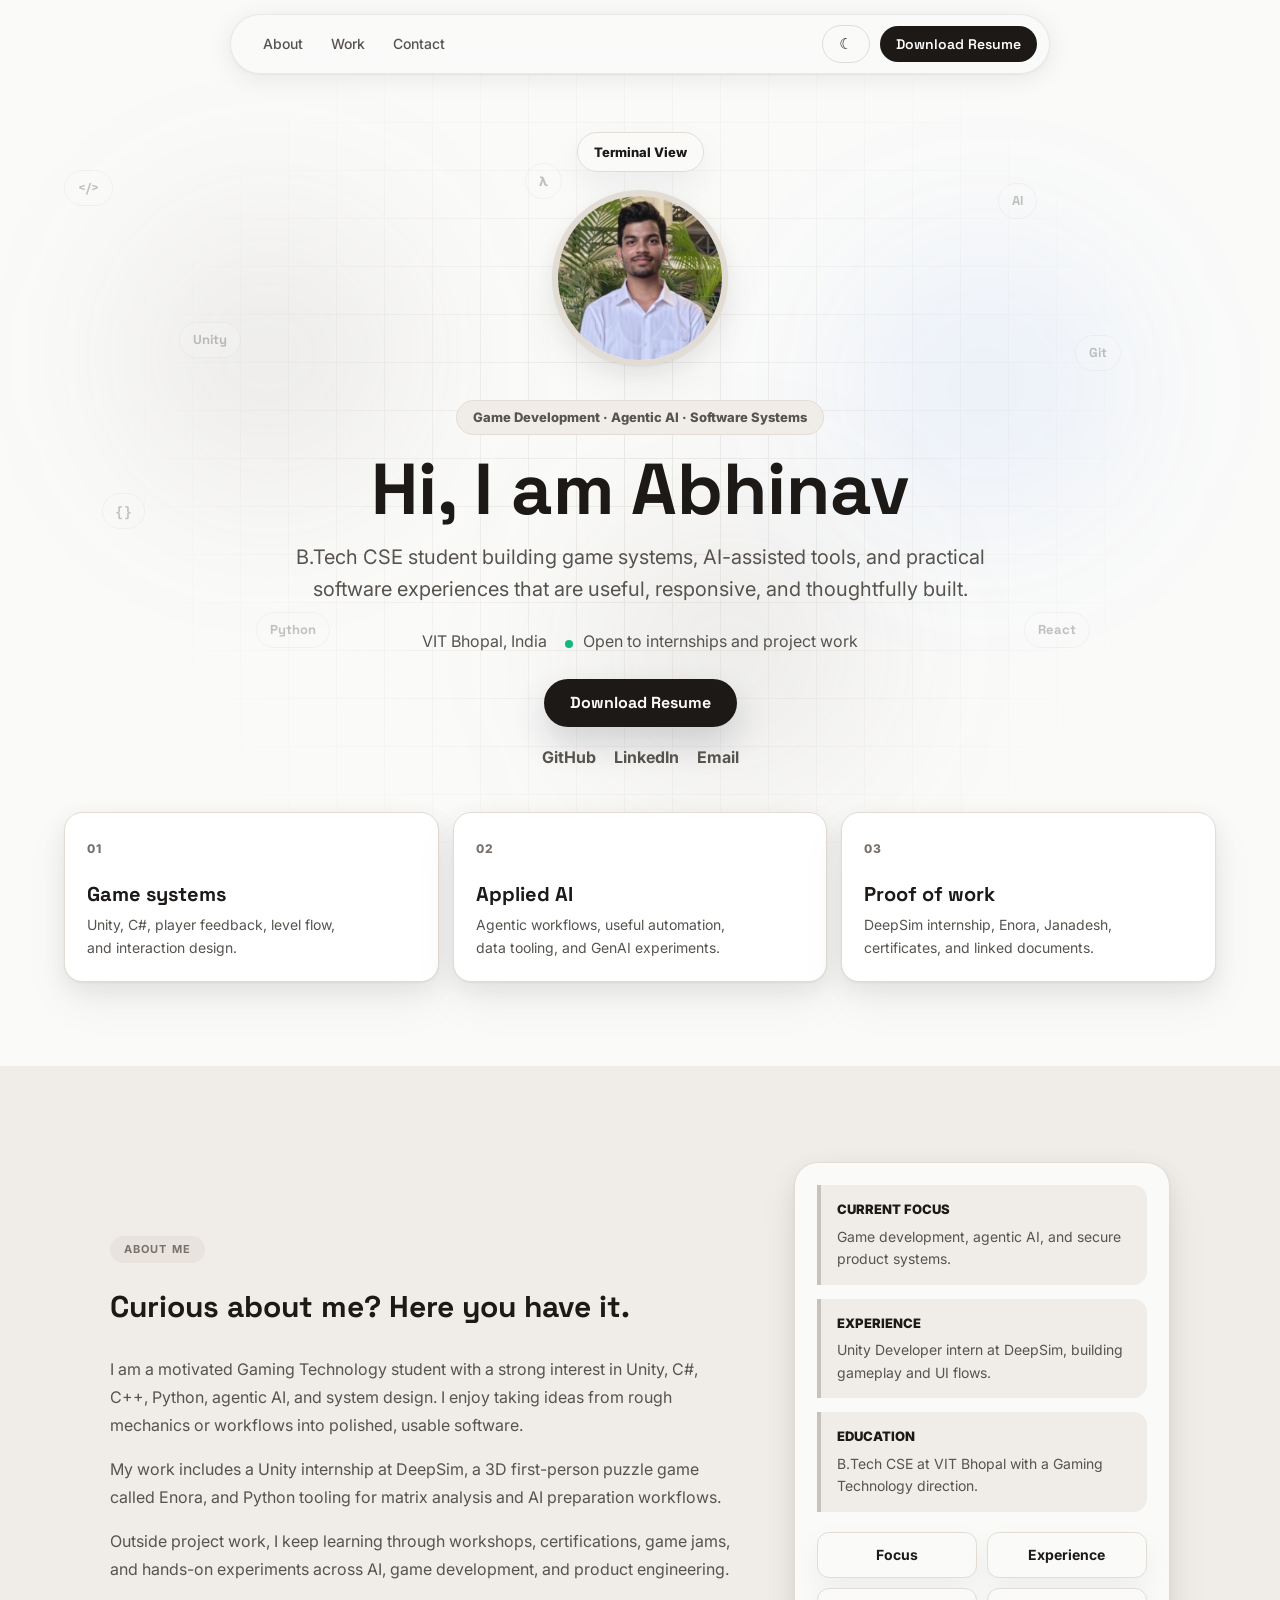
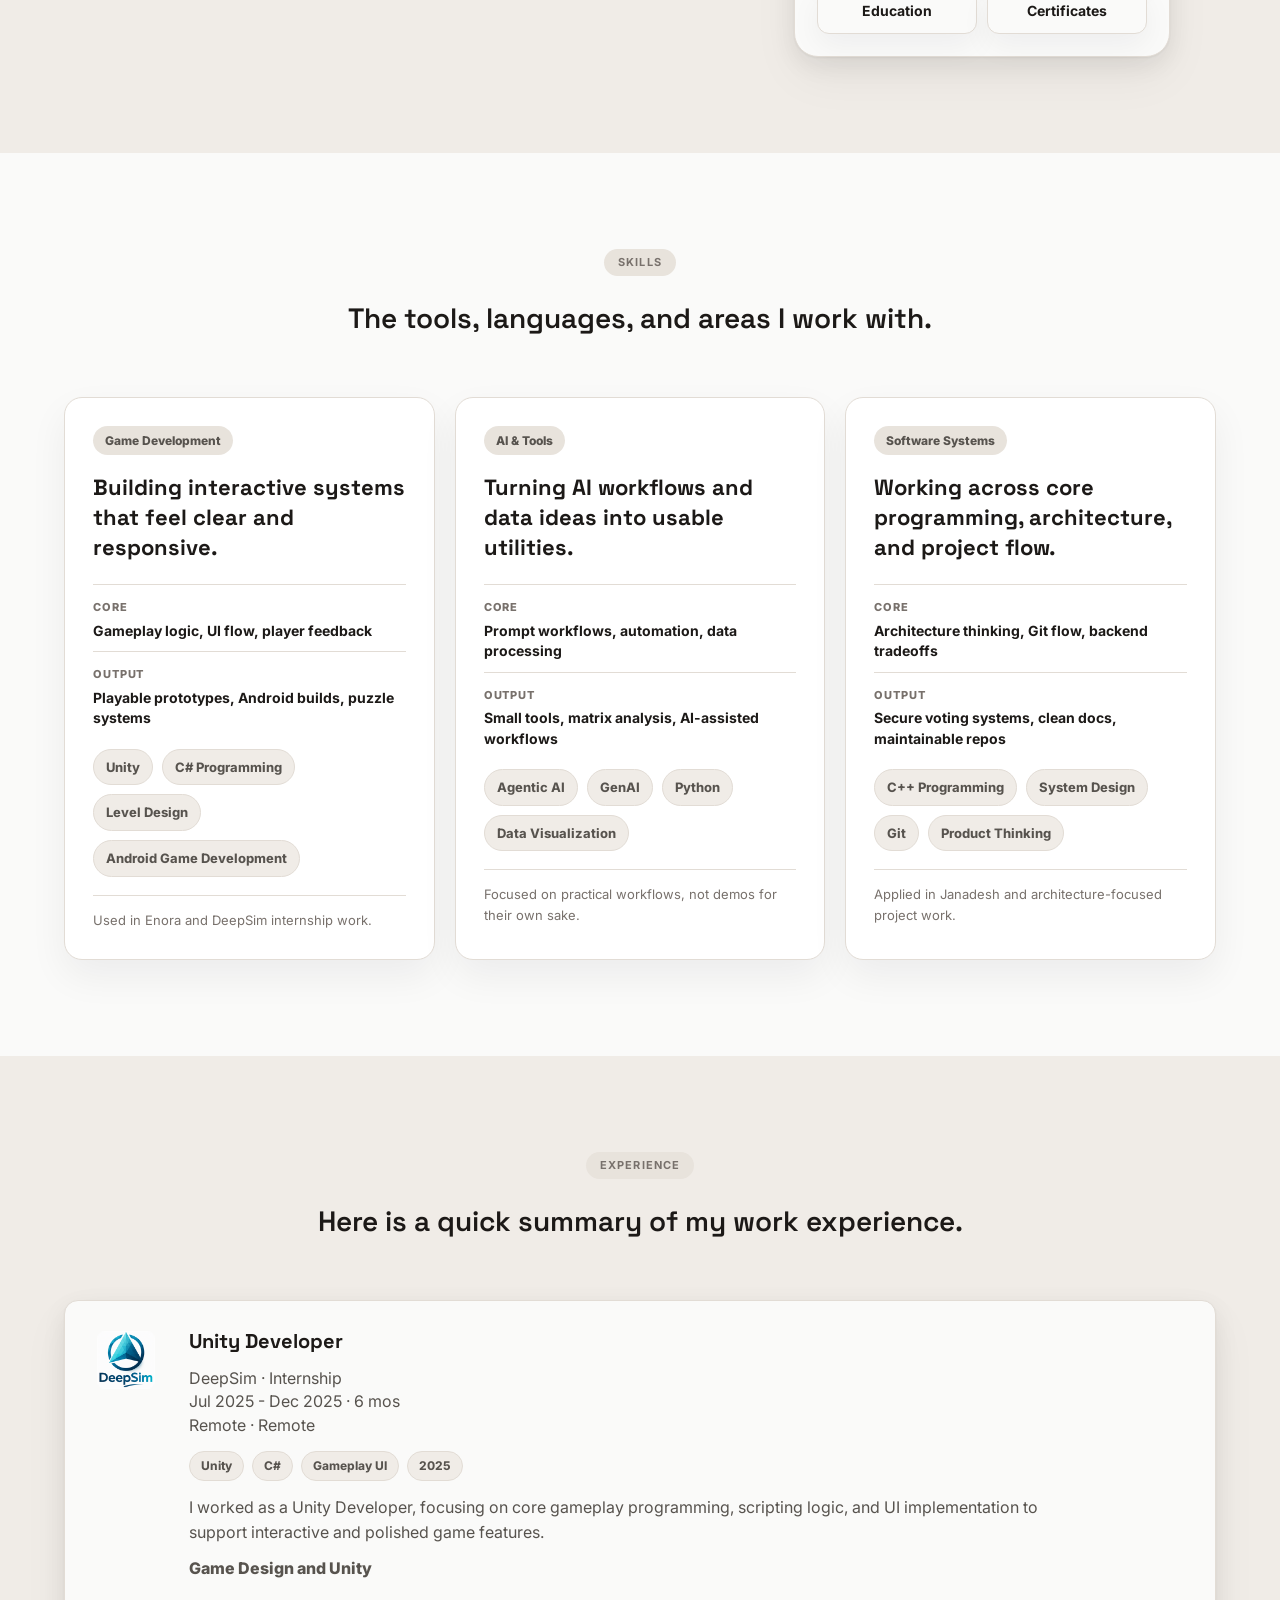
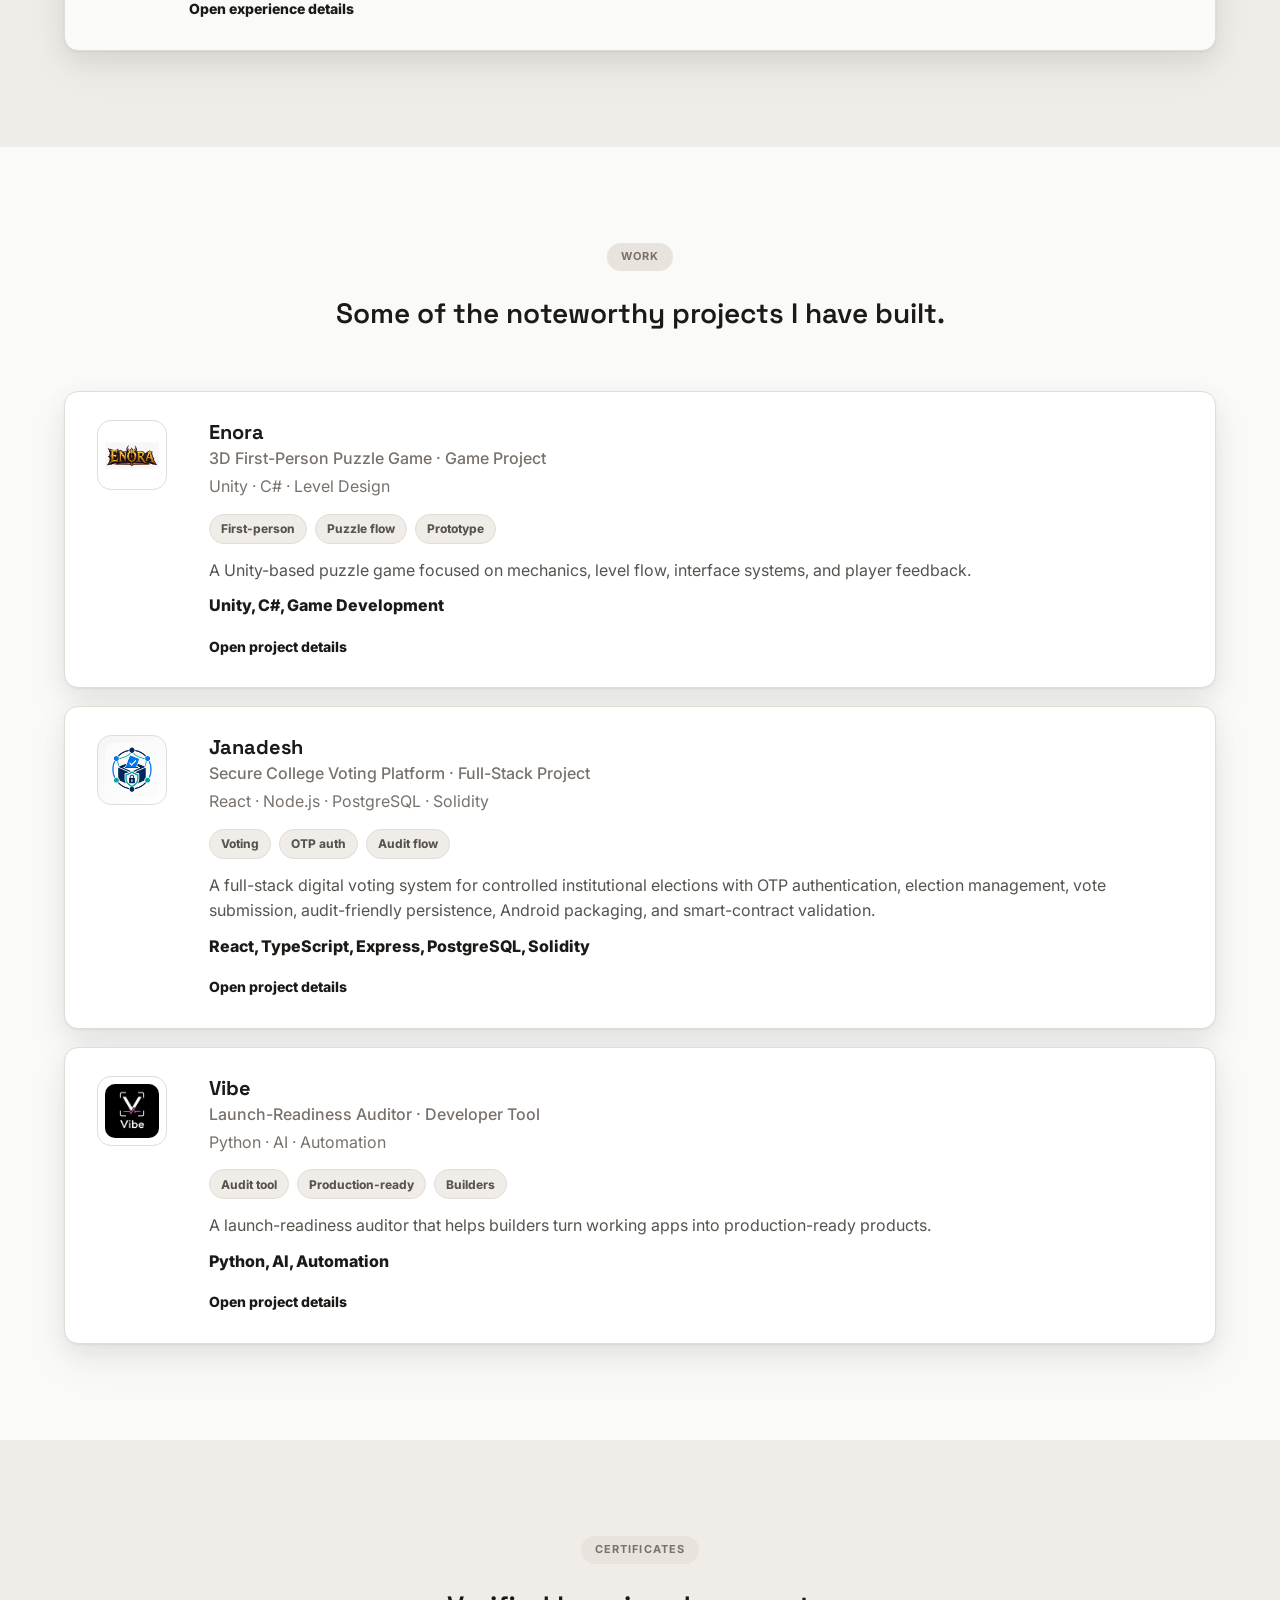
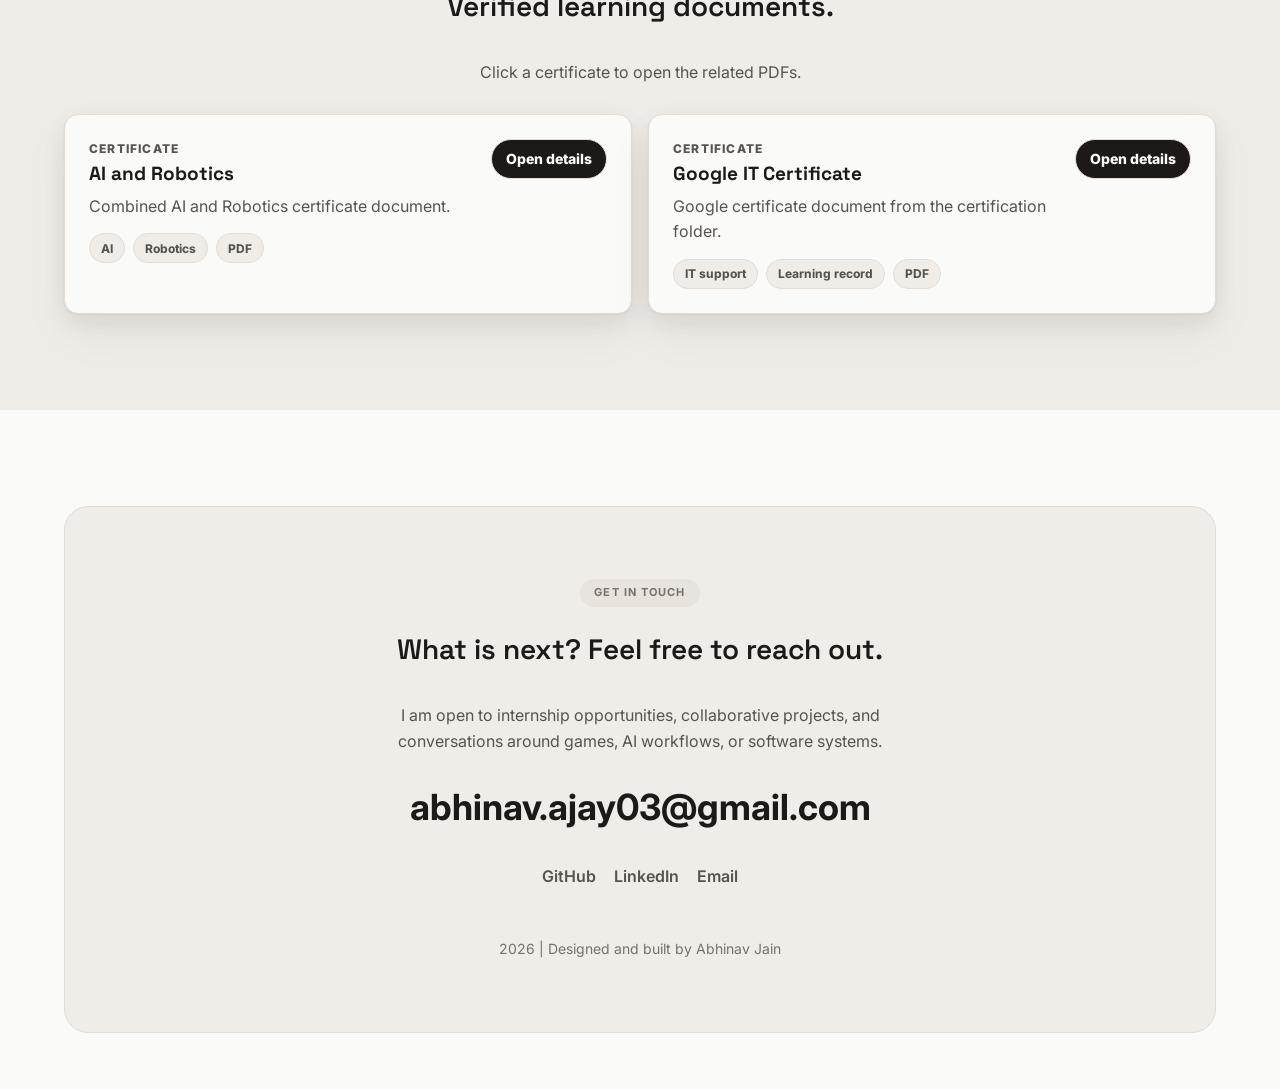
==== index.html @ eba3d253 "Initial portfolio site with modal focus trap" ====
<!doctype html>
<html lang="en">
  <head>
    <meta charset="utf-8">
    <meta name="viewport" content="width=device-width, initial-scale=1">
    <meta name="description" content="Portfolio of Abhinav Jain, a CSE student building games, AI tools, secure voting platforms, and practical software projects.">
    <title>Abhinav Jain | Creative Technologist</title>

    <!-- Theme color for mobile browsers -->
    <meta name="theme-color" content="#fafaf9">

    <!-- Canonical URL — update once domain is live -->
    <link rel="canonical" href="https://abhinavjain.dev/">

    <!-- Preconnect for faster Google Fonts loading -->
    <link rel="preconnect" href="https://fonts.googleapis.com">
    <link rel="preconnect" href="https://fonts.gstatic.com" crossorigin>

    <link rel="stylesheet" href="styles.css">

    <!-- Structured data for search engines -->
    <script type="application/ld+json">
    {
      "@context": "https://schema.org",
      "@type": "Person",
      "name": "Abhinav Jain",
      "url": "https://abhinavjain.dev/",
      "jobTitle": "B.Tech CSE Student & Game Developer",
      "description": "CSE student building game systems, AI-assisted tools, and practical software experiences.",
      "alumniOf": {
        "@type": "CollegeOrUniversity",
        "name": "VIT Bhopal"
      },
      "knowsAbout": ["Unity", "C#", "Game Development", "AI", "Python", "React", "System Design"],
      "sameAs": [
        "https://github.com/Abhinav-0311",
        "https://www.linkedin.com/in/abhinav-jain-7b1208321"
      ]
    }
    </script>
  </head>
  <body>
    <div class="scroll-progress" aria-hidden="true"><span></span></div>
    <div class="cursor-dot" aria-hidden="true"></div>
    <div class="cursor-ring" aria-hidden="true"></div>
    <header class="site-header">
      <nav class="nav-links" aria-label="Primary navigation">
        <a href="#about">About</a>
        <a href="#work">Work</a>
        <a href="#contact">Contact</a>
      </nav>
      <div class="nav-actions">
        <button class="theme-toggle" type="button" aria-label="Switch to dark theme" aria-pressed="false">
          <span class="theme-toggle-icon" aria-hidden="true">☾</span>
        </button>
        <a class="nav-resume" href="./assets/Abhinav_JainCV.pdf" target="_blank" rel="noreferrer">Download Resume</a>
      </div>
    </header>

    <main>
      <section class="hero">
        <div class="hero-bg-grid" aria-hidden="true"></div>
        <div class="hero-blur hero-blur-one" aria-hidden="true"></div>
        <div class="hero-blur hero-blur-two" aria-hidden="true"></div>
        <div class="hero-blur hero-blur-three" aria-hidden="true"></div>
        <div class="hero-copy">
          <button class="terminal-toggle" type="button" aria-pressed="false">Terminal View</button>
          <div class="hero-view hero-view-normal">
            <img class="hero-avatar" src="assets/abhinav-profile.jpg" alt="Abhinav Jain">
            <p class="hero-kicker">Game Development · Agentic AI · Software Systems</p>
            <h1>Hi, I am Abhinav</h1>
            <p class="hero-text">
              B.Tech CSE student building game systems, AI-assisted tools, and
              practical software experiences that are useful, responsive, and
              thoughtfully built.
            </p>
            <div class="hero-meta" aria-label="Profile status">
              <span>VIT Bhopal, India</span>
              <span class="status-dot">Open to internships and project work</span>
            </div>
            <a class="hero-primary" href="./assets/Abhinav_JainCV.pdf" target="_blank" rel="noreferrer">Download Resume</a>
            <div class="hero-actions" aria-label="Contact links">
              <a href="https://github.com/Abhinav-0311" target="_blank" rel="noreferrer">GitHub</a>
              <a href="https://www.linkedin.com/in/abhinav-jain-7b1208321" target="_blank" rel="noreferrer">LinkedIn</a>
              <a href="mailto:abhinav.ajay03@gmail.com">Email</a>
            </div>
          </div>
          <div class="hero-view hero-view-terminal" aria-hidden="true">
            <div class="terminal-panel" role="region" aria-label="Terminal profile summary">
              <div class="terminal-bar" aria-hidden="true">
                <span></span>
                <span></span>
                <span></span>
              </div>
              <pre><code><span class="terminal-command">$ whoami</span>
Abhinav

<span class="terminal-command">$ focus</span>
Game Development, Agentic AI, Software Systems

<span class="terminal-command">$ currently_building</span>
AI-assisted tools, game systems, and practical software experiences

<span class="terminal-command">$ status</span>
Open to internships and project work</code></pre>
            </div>
          </div>
        </div>
        <div class="hero-symbols" aria-hidden="true">
          <span class="hero-symbol" style="--x: 5%; --y: 9%; --r: -10deg; --d: 0s;">&lt;/&gt;</span>
          <span class="hero-symbol" style="--x: 78%; --y: 11%; --r: 8deg; --d: .35s;">AI</span>
          <span class="hero-symbol" style="--x: 14%; --y: 32%; --r: -7deg; --d: .7s;">Unity</span>
          <span class="hero-symbol" style="--x: 84%; --y: 34%; --r: 11deg; --d: 1.05s;">Git</span>
          <span class="hero-symbol" style="--x: 8%; --y: 58%; --r: 6deg; --d: 1.4s;">{ }</span>
          <span class="hero-symbol" style="--x: 20%; --y: 76%; --r: -4deg; --d: 1.75s;">Python</span>
          <span class="hero-symbol" style="--x: 80%; --y: 76%; --r: 7deg; --d: 2.1s;">React</span>
          <span class="hero-symbol" style="--x: 41%; --y: 8%; --r: 5deg; --d: 2.45s;">λ</span>
        </div>
      </section>

      <section class="proof-strip section-shell reveal" aria-label="Portfolio summary">
        <article>
          <span>01</span>
          <strong>Game systems</strong>
          <p>Unity, C#, player feedback, level flow, and interaction design.</p>
        </article>
        <article>
          <span>02</span>
          <strong>Applied AI</strong>
          <p>Agentic workflows, useful automation, data tooling, and GenAI experiments.</p>
        </article>
        <article>
          <span>03</span>
          <strong>Proof of work</strong>
          <p>DeepSim internship, Enora, Janadesh, certificates, and linked documents.</p>
        </article>
      </section>

      <section class="section-block about-block reveal" id="about">
        <div class="section-shell about-grid">
          <div class="about-story">
            <p class="section-kicker">About me</p>
            <h2>Curious about me? Here you have it.</h2>
            <div class="body-copy">
              <p>
                I am a motivated Gaming Technology student with a strong interest
                in Unity, C#, C++, Python, agentic AI, and system design. I enjoy
                taking ideas from rough mechanics or workflows into polished,
                usable software.
              </p>
              <p>
                My work includes a Unity internship at DeepSim, a 3D first-person
                puzzle game called Enora, and Python tooling for matrix analysis
                and AI preparation workflows.
              </p>
              <p>
                Outside project work, I keep learning through workshops,
                certifications, game jams, and hands-on experiments across AI,
                game development, and product engineering.
              </p>
            </div>
          </div>
          <aside class="about-panel" aria-label="Profile highlights">
            <div class="about-panel-card">
              <p class="panel-label">Current focus</p>
              <p>Game development, agentic AI, and secure product systems.</p>
            </div>
            <div class="about-panel-card">
              <p class="panel-label">Experience</p>
              <p>Unity Developer intern at DeepSim, building gameplay and UI flows.</p>
            </div>
            <div class="about-panel-card">
              <p class="panel-label">Education</p>
              <p>B.Tech CSE at VIT Bhopal with a Gaming Technology direction.</p>
            </div>
            <div class="quick-bits" aria-label="Quick profile details">
              <button type="button" data-modal="focus">Focus</button>
              <button type="button" data-modal="experience">Experience</button>
              <button type="button" data-modal="education">Education</button>
              <button type="button" data-modal="certificates">Certificates</button>
            </div>
          </aside>
        </div>
      </section>

      <section class="section-shell skills-section reveal">
        <p class="section-kicker">Skills</p>
        <h2>The tools, languages, and areas I work with.</h2>
        <div class="skills-groups" aria-label="Skill groups">
          <article class="skill-group reveal" data-tone="game">
            <p class="skill-group-label">Game Development</p>
            <h3>Building interactive systems that feel clear and responsive.</h3>
            <div class="skill-detail-grid">
              <div>
                <span>Core</span>
                <strong>Gameplay logic, UI flow, player feedback</strong>
              </div>
              <div>
                <span>Output</span>
                <strong>Playable prototypes, Android builds, puzzle systems</strong>
              </div>
            </div>
            <div class="skill-chip-row">
              <span>Unity</span>
              <span>C# Programming</span>
              <span>Level Design</span>
              <span>Android Game Development</span>
            </div>
            <p class="skill-note">Used in Enora and DeepSim internship work.</p>
          </article>
          <article class="skill-group reveal" data-tone="ai">
            <p class="skill-group-label">AI & Tools</p>
            <h3>Turning AI workflows and data ideas into usable utilities.</h3>
            <div class="skill-detail-grid">
              <div>
                <span>Core</span>
                <strong>Prompt workflows, automation, data processing</strong>
              </div>
              <div>
                <span>Output</span>
                <strong>Small tools, matrix analysis, AI-assisted workflows</strong>
              </div>
            </div>
            <div class="skill-chip-row">
              <span>Agentic AI</span>
              <span>GenAI</span>
              <span>Python</span>
              <span>Data Visualization</span>
            </div>
            <p class="skill-note">Focused on practical workflows, not demos for their own sake.</p>
          </article>
          <article class="skill-group reveal" data-tone="systems">
            <p class="skill-group-label">Software Systems</p>
            <h3>Working across core programming, architecture, and project flow.</h3>
            <div class="skill-detail-grid">
              <div>
                <span>Core</span>
                <strong>Architecture thinking, Git flow, backend tradeoffs</strong>
              </div>
              <div>
                <span>Output</span>
                <strong>Secure voting systems, clean docs, maintainable repos</strong>
              </div>
            </div>
            <div class="skill-chip-row">
              <span>C++ Programming</span>
              <span>System Design</span>
              <span>Git</span>
              <span>Product Thinking</span>
            </div>
            <p class="skill-note">Applied in Janadesh and architecture-focused project work.</p>
          </article>
        </div>
      </section>

      <section class="section-block reveal" id="experience">
        <div class="section-shell">
          <p class="section-kicker">Experience</p>
          <h2>Here is a quick summary of my work experience.</h2>
          <article class="experience-card reveal" data-modal="experience" tabindex="0" role="button">
            <div class="experience-company">
              <img class="company-logo" src="assets/deepsim-logo.png" alt="DeepSim" loading="lazy">
            </div>
            <div class="experience-body">
              <h3>Unity Developer</h3>
              <p class="experience-line">DeepSim · Internship</p>
              <p class="experience-line">Jul 2025 - Dec 2025 · 6 mos</p>
              <p class="experience-line">Remote · Remote</p>
              <div class="compact-facts" aria-label="Experience facts">
                <span>Unity</span>
                <span>C#</span>
                <span>Gameplay UI</span>
                <span>2025</span>
              </div>
              <p>
                I worked as a Unity Developer, focusing on core gameplay programming,
                scripting logic, and UI implementation to support interactive and polished
                game features.
              </p>
              <p class="experience-skill-line">Game Design and Unity</p>
              <span class="card-action">Open experience details</span>
            </div>
          </article>
        </div>
      </section>

      <section class="section-shell work-section reveal" id="work">
        <p class="section-kicker">Work</p>
        <h2>Some of the noteworthy projects I have built.</h2>
        <div class="work-list">
          <article class="project-card reveal" data-modal="project-enora" tabindex="0" role="button">
            <div class="project-preview project-logo-preview preview-enora">
              <img src="assets/enora-logo.png" alt="Enora logo" loading="lazy">
            </div>
            <div class="project-content">
              <h3>Enora</h3>
              <p class="project-type">3D First-Person Puzzle Game · Game Project</p>
              <p class="project-meta">Unity · C# · Level Design</p>
              <div class="compact-facts" aria-label="Project facts">
                <span>First-person</span>
                <span>Puzzle flow</span>
                <span>Prototype</span>
              </div>
              <p>A Unity-based puzzle game focused on mechanics, level flow, interface systems, and player feedback.</p>
              <p class="project-skill-line">Unity, C#, Game Development</p>
              <span class="card-action">Open project details</span>
            </div>
          </article>

          <article class="project-card reveal" data-modal="project-janadesh" tabindex="0" role="button">
            <div class="project-preview project-logo-preview preview-janadesh">
              <img src="assets/janadesh-logo.png" alt="Janadesh logo" loading="lazy">
            </div>
            <div class="project-content">
              <h3>Janadesh</h3>
              <p class="project-type">Secure College Voting Platform · Full-Stack Project</p>
              <p class="project-meta">React · Node.js · PostgreSQL · Solidity</p>
              <div class="compact-facts" aria-label="Project facts">
                <span>Voting</span>
                <span>OTP auth</span>
                <span>Audit flow</span>
              </div>
              <p>A full-stack digital voting system for controlled institutional elections with OTP authentication, election management, vote submission, audit-friendly persistence, Android packaging, and smart-contract validation.</p>
              <p class="project-skill-line">React, TypeScript, Express, PostgreSQL, Solidity</p>
              <span class="card-action">Open project details</span>
            </div>
          </article>

          <article class="project-card reveal" data-modal="project-vibe" tabindex="0" role="button">
            <div class="project-preview project-logo-preview preview-vibe">
              <img src="assets/vibe-logo.jpg" alt="Vibe logo" loading="lazy">
            </div>
            <div class="project-content">
              <h3>Vibe</h3>
              <p class="project-type">Launch-Readiness Auditor · Developer Tool</p>
              <p class="project-meta">Python · AI · Automation</p>
              <div class="compact-facts" aria-label="Project facts">
                <span>Audit tool</span>
                <span>Production-ready</span>
                <span>Builders</span>
              </div>
              <p>A launch-readiness auditor that helps builders turn working apps into production-ready products.</p>
              <p class="project-skill-line">Python, AI, Automation</p>
              <span class="card-action">Open project details</span>
            </div>
          </article>
        </div>
      </section>

      <section class="section-block reveal" id="certificates">
        <div class="section-shell">
          <p class="section-kicker">Certificates</p>
          <h2>Verified learning documents.</h2>
          <p class="certificate-intro">
            Click a certificate to open the related PDFs.
          </p>
          <div class="certificate-grid">
            <article class="credential-card reveal" data-modal="certificate-ai-robotics" tabindex="0" role="button">
              <div>
                <p class="credential-type">Certificate</p>
                <h3>AI and Robotics</h3>
                <p>Combined AI and Robotics certificate document.</p>
                <div class="compact-facts" aria-label="Certificate facts">
                  <span>AI</span>
                  <span>Robotics</span>
                  <span>PDF</span>
                </div>
              </div>
              <span class="credential-action">Open details</span>
            </article>
            <article class="credential-card reveal" data-modal="certificate-google-it" tabindex="0" role="button">
              <div>
                <p class="credential-type">Certificate</p>
                <h3>Google IT Certificate</h3>
                <p>Google certificate document from the certification folder.</p>
                <div class="compact-facts" aria-label="Certificate facts">
                  <span>IT support</span>
                  <span>Learning record</span>
                  <span>PDF</span>
                </div>
              </div>
              <span class="credential-action">Open details</span>
            </article>
          </div>
        </div>
      </section>
    </main>

    <footer class="contact-section reveal" id="contact">
      <div class="section-shell">
        <p class="section-kicker">Get in touch</p>
        <h2>What is next? Feel free to reach out.</h2>
        <p class="contact-copy">
          I am open to internship opportunities, collaborative projects, and conversations around games, AI workflows, or software systems.
        </p>
        <a class="contact-email" href="mailto:abhinav.ajay03@gmail.com">abhinav.ajay03@gmail.com</a>
        <div class="footer-links">
          <a href="https://github.com/Abhinav-0311" target="_blank" rel="noreferrer">GitHub</a>
          <a href="https://www.linkedin.com/in/abhinav-jain-7b1208321" target="_blank" rel="noreferrer">LinkedIn</a>
          <a href="mailto:abhinav.ajay03@gmail.com">Email</a>
        </div>
        <p class="copyright">2026 | Designed and built by Abhinav Jain</p>
      </div>
    </footer>

    <div class="modal-overlay" id="profile-modal" role="dialog" aria-modal="true" aria-labelledby="modal-title" aria-describedby="modal-body" aria-hidden="true">
      <section class="modal-card" tabindex="-1">
        <button class="modal-close" type="button" aria-label="Close details">&times;</button>
        <p class="modal-label" id="modal-label">Details</p>
        <h2 id="modal-title">Details</h2>
        <p id="modal-body">Details will appear here.</p>
        <ul class="modal-list" id="modal-list"></ul>
        <div class="modal-actions" id="modal-actions"></div>
        <button class="modal-back" type="button">Back</button>
      </section>
    </div>

    <script>
      document.documentElement.classList.add("has-reveal");

      const progressBar = document.querySelector(".scroll-progress span");
      function updateScrollProgress() {
        const scrollable = document.documentElement.scrollHeight - window.innerHeight;
        const progress = scrollable > 0 ? (window.scrollY / scrollable) * 100 : 0;
        progressBar.style.width = `${Math.min(100, Math.max(0, progress))}%`;
      }

      window.addEventListener("scroll", updateScrollProgress, { passive: true });
      window.addEventListener("resize", updateScrollProgress);
      updateScrollProgress();

      const revealItems = document.querySelectorAll(".reveal");
      if ("IntersectionObserver" in window) {
        const revealObserver = new IntersectionObserver((entries) => {
          entries.forEach((entry) => {
            if (entry.isIntersecting) {
              entry.target.classList.add("is-visible");
              revealObserver.unobserve(entry.target);
            }
          });
        }, { threshold: 0.16, rootMargin: "0px 0px -40px 0px" });

        revealItems.forEach((item) => revealObserver.observe(item));
      } else {
        revealItems.forEach((item) => item.classList.add("is-visible"));
      }

      const hero = document.querySelector(".hero");
      const terminalToggle = document.querySelector(".terminal-toggle");
      const normalView = document.querySelector(".hero-view-normal");
      const terminalView = document.querySelector(".hero-view-terminal");

      if (hero && terminalToggle && normalView && terminalView) {
        terminalToggle.addEventListener("click", () => {
          const isTerminal = hero.classList.toggle("is-terminal");
          terminalToggle.setAttribute("aria-pressed", String(isTerminal));
          terminalToggle.textContent = isTerminal ? "Default View" : "Terminal View";
          normalView.setAttribute("aria-hidden", String(isTerminal));
          terminalView.setAttribute("aria-hidden", String(!isTerminal));
        });
      }

      const modalContent = {
        focus: {
          label: "Focus",
          title: "Game Development, Agentic AI, and Systems",
          body: "I am building a profile around practical software experiences: interactive game systems, AI-assisted workflows, and structured thinking for scalable products.",
          points: ["Game mechanics and player feedback loops", "Agentic AI experiments and workflow automation", "System design fundamentals and architecture tradeoffs"]
        },
        experience: {
          label: "Experience",
          title: "Unity Developer at DeepSim",
          body: "At DeepSim, I worked as a Unity Developer focused on gameplay programming, scripting logic, and UI implementation for polished interactive game features.",
          points: ["Internship: Jul 2025 - Dec 2025", "Remote role focused on Unity and C#", "Worked across gameplay logic, UI flows, and player experience improvements"],
          actions: [
            { label: "Offer letter", href: "assets/documents/deepsim-offer-letter.pdf" },
            { label: "Completion certificate", href: "assets/documents/deepsim-internship-completion.pdf" }
          ]
        },
        education: {
          label: "Education",
          title: "B.Tech CSE at VIT Bhopal",
          body: "I am pursuing Computer Science with a Gaming Technology focus, combining software engineering fundamentals with interactive systems and applied AI interests.",
          points: ["Vellore Institute of Technology, Bhopal", "B.Tech CSE, Gaming Technology track", "Current CGPA from resume: 8.37 / 10"]
        },
        certificates: {
          label: "Certificates",
          title: "Certificates",
          body: "The certificate section groups learning documents cleanly, while DeepSim internship documents live inside the experience details.",
          points: ["AI and Robotics certificate documents", "Google IT certificate document", "DeepSim documents are available from the experience card"],
          actions: [
            { label: "AI and Robotics", href: "assets/documents/ai-robotics-certificates.pdf" },
            { label: "Google IT", href: "assets/documents/google-it-certificate.pdf" }
          ]
        },
        "certificate-ai-robotics": {
          label: "Certificate",
          title: "AI and Robotics",
          body: "A single combined certificate record for the AI and Robotics documents from the certification folder.",
          points: ["Combined AI and Robotics certificate PDF"],
          actions: [
            { label: "View PDF", href: "assets/documents/ai-robotics-certificates.pdf" }
          ]
        },
        "certificate-google-it": {
          label: "Certificate",
          title: "Google IT Certificate",
          body: "Google certificate document from the certification folder.",
          points: ["Certificate PDF available for viewing"],
          actions: [
            { label: "View PDF", href: "assets/documents/google-it-certificate.pdf" }
          ]
        },
        "project-enora": {
          label: "Project",
          title: "Enora",
          body: "A Unity-based 3D first-person puzzle game focused on puzzle mechanics, level flow, interface systems, and player feedback.",
          points: ["Designed puzzle mechanics and level progression", "Built with Unity and C#", "Project repository: ProjectEnora"],
          actions: [
            { label: "Open GitHub", href: "https://github.com/Abhinav-0311/ProjectEnora" }
          ]
        },
        "project-janadesh": {
          label: "Project",
          title: "Janadesh",
          body: "A secure college voting platform for web and Android, built for controlled institutional elections such as student councils, clubs, departments, and campus committees.",
          points: ["Includes OTP-based authentication, election and candidate management, vote submission, and audit-friendly persistence", "Uses React, TypeScript, Node.js, Express, PostgreSQL, Capacitor, and Solidity", "Includes smart-contract tests for voting integrity rules such as double-vote prevention and result gating"],
          actions: [
            { label: "Open GitHub", href: "https://github.com/Abhinav-0311/Janadesh" }
          ]
        },
        "project-vibe": {
          label: "Project",
          title: "Vibe",
          body: "A launch-readiness auditor that helps builders turn working apps into production-ready products. Vibe systematically checks what stands between a working prototype and a shippable product.",
          points: ["Audits apps for production-readiness across multiple dimensions", "Helps builders identify gaps before launch — security, performance, UX, and reliability", "Built to serve indie developers and small teams going from 0 to 1"],
          actions: [
            { label: "Open GitHub", href: "https://github.com/Abhinav-0311/Vibe" }
          ]
        }
      };

      const modal = document.getElementById("profile-modal");
      const modalCard = modal?.querySelector(".modal-card");
      const modalLabel = document.getElementById("modal-label");
      const modalTitle = document.getElementById("modal-title");
      const modalBody = document.getElementById("modal-body");
      const modalList = document.getElementById("modal-list");
      const modalActions = document.getElementById("modal-actions");
      const closeButtons = document.querySelectorAll(".modal-close, .modal-back");
      const shellRegions = [
        document.querySelector(".site-header"),
        document.querySelector("main"),
        document.querySelector(".contact-section")
      ].filter(Boolean);
      const focusableSelector = [
        "a[href]",
        "button:not([disabled])",
        "input:not([disabled])",
        "select:not([disabled])",
        "textarea:not([disabled])",
        "[tabindex]:not([tabindex='-1'])"
      ].join(", ");
      let lastFocusedElement = null;

      function setShellInteractivity(isModalOpen) {
        shellRegions.forEach((region) => {
          region.inert = isModalOpen;
          region.setAttribute("aria-hidden", String(isModalOpen));
        });
      }

      function getModalFocusableElements() {
        if (!modalCard) return [];
        return [...modalCard.querySelectorAll(focusableSelector)].filter((element) => !element.hidden);
      }

      function trapModalFocus(event) {
        if (event.key !== "Tab" || modal.getAttribute("aria-hidden") === "true") return;
        const focusableElements = getModalFocusableElements();
        if (focusableElements.length === 0) {
          event.preventDefault();
          return;
        }

        const firstElement = focusableElements[0];
        const lastElement = focusableElements[focusableElements.length - 1];

        if (event.shiftKey && document.activeElement === firstElement) {
          event.preventDefault();
          lastElement.focus();
        } else if (!event.shiftKey && document.activeElement === lastElement) {
          event.preventDefault();
          firstElement.focus();
        }
      }

      function openModal(type) {
        const content = modalContent[type];
        if (!content) return;
        lastFocusedElement = document.activeElement;
        modalLabel.textContent = content.label;
        modalTitle.textContent = content.title;
        modalBody.textContent = content.body;
        modalList.innerHTML = content.points.map((point) => `<li>${point}</li>`).join("");
        modalActions.innerHTML = "";
        const actions = content.actions || [];
        modalActions.hidden = actions.length === 0;
        actions.forEach((action) => {
          if (action.modal) {
            const button = document.createElement("button");
            button.type = "button";
            button.textContent = action.label;
            button.addEventListener("click", () => openModal(action.modal));
            modalActions.appendChild(button);
            return;
          }

          const link = document.createElement("a");
          link.href = action.href;
          link.textContent = action.label;
          link.target = "_blank";
          link.rel = "noreferrer";
          modalActions.appendChild(link);
        });
        modal.setAttribute("aria-hidden", "false");
        document.body.classList.add("modal-open");
        setShellInteractivity(true);
        const [firstFocusableElement] = getModalFocusableElements();
        (firstFocusableElement || modalCard)?.focus();
      }

      function closeModal() {
        modal.setAttribute("aria-hidden", "true");
        document.body.classList.remove("modal-open");
        setShellInteractivity(false);
        if (lastFocusedElement) lastFocusedElement.focus();
      }

      document.querySelectorAll("[data-modal]").forEach((card) => {
        card.addEventListener("click", () => openModal(card.dataset.modal));
        card.addEventListener("keydown", (event) => {
          if (event.key === "Enter" || event.key === " ") {
            event.preventDefault();
            openModal(card.dataset.modal);
          }
        });
      });

      closeButtons.forEach((button) => button.addEventListener("click", closeModal));
      modal.addEventListener("click", (event) => {
        if (event.target === modal) closeModal();
      });
      document.addEventListener("keydown", (event) => {
        if (event.key === "Escape" && modal.getAttribute("aria-hidden") === "false") closeModal();
      });
      document.addEventListener("keydown", trapModalFocus);

      const cursorDot = document.querySelector(".cursor-dot");
      const cursorRing = document.querySelector(".cursor-ring");
      const canUseCustomCursor = window.matchMedia("(hover: hover) and (pointer: fine)").matches;

      if (canUseCustomCursor && cursorDot && cursorRing) {
        document.body.classList.add("cursor-enabled");
        const cursor = {
          x: window.innerWidth / 2,
          y: window.innerHeight / 2,
          ringX: window.innerWidth / 2,
          ringY: window.innerHeight / 2
        };

        window.addEventListener("pointermove", (event) => {
          cursor.x = event.clientX;
          cursor.y = event.clientY;
          document.body.classList.add("cursor-visible");
          cursorDot.style.transform = `translate3d(${cursor.x}px, ${cursor.y}px, 0) translate(-50%, -50%)`;
        }, { passive: true });

        document.addEventListener("pointerleave", () => {
          document.body.classList.remove("cursor-visible");
        });

        document.addEventListener("pointerover", (event) => {
          if (event.target.closest("a, button, [role='button'], input, textarea, select")) {
            document.body.classList.add("cursor-hovering");
          }
        });

        document.addEventListener("pointerout", (event) => {
          if (event.target.closest("a, button, [role='button'], input, textarea, select")) {
            document.body.classList.remove("cursor-hovering");
          }
        });

        function renderCursor() {
          cursor.ringX += (cursor.x - cursor.ringX) * 0.16;
          cursor.ringY += (cursor.y - cursor.ringY) * 0.16;
          cursorRing.style.transform = `translate3d(${cursor.ringX}px, ${cursor.ringY}px, 0) translate(-50%, -50%)`;
          requestAnimationFrame(renderCursor);
        }

        renderCursor();
      }

      const themeToggle = document.querySelector(".theme-toggle");
      const themeIcon = document.querySelector(".theme-toggle-icon");
      const themeColorMeta = document.querySelector('meta[name="theme-color"]');
      const systemThemeQuery = window.matchMedia("(prefers-color-scheme: dark)");
      const themeColors = {
        light: "#fafaf9",
        dark: "#050505"
      };
      let savedTheme = null;

      try {
        savedTheme = localStorage.getItem("portfolio-theme");
      } catch (error) {
        savedTheme = null;
      }

      function applyTheme(theme) {
        document.documentElement.dataset.theme = theme;
        const isDark = theme === "dark";
        themeToggle.setAttribute("aria-pressed", String(isDark));
        themeToggle.setAttribute("aria-label", isDark ? "Switch to light theme" : "Switch to dark theme");
        themeIcon.textContent = isDark ? "☀" : "☾";
        if (themeColorMeta) {
          themeColorMeta.setAttribute("content", themeColors[theme] || themeColors.light);
        }
      }

      applyTheme(savedTheme || (systemThemeQuery.matches ? "dark" : "light"));

      themeToggle.addEventListener("click", () => {
        const nextTheme = document.documentElement.dataset.theme === "dark" ? "light" : "dark";
        savedTheme = nextTheme;
        try {
          localStorage.setItem("portfolio-theme", nextTheme);
        } catch (error) {
          // Ignore storage errors and keep the theme applied for the current session.
        }
        applyTheme(nextTheme);
      });

      const syncSystemTheme = (event) => {
        if (!savedTheme) {
          applyTheme(event.matches ? "dark" : "light");
        }
      };

      if (typeof systemThemeQuery.addEventListener === "function") {
        systemThemeQuery.addEventListener("change", syncSystemTheme);
      } else if (typeof systemThemeQuery.addListener === "function") {
        systemThemeQuery.addListener(syncSystemTheme);
      }
    </script>
  </body>
</html>
---- styles.css ----
@import url("https://fonts.googleapis.com/css2?family=Inter:wght@400;500;600;700;800&family=Space+Grotesk:wght@500;600;700&display=swap");

:root {
  /* ── Warm stone palette — light mode ── */
  --bg: #fafaf9;         /* warm white reading surface */
  --surface: #f0ece7;    /* warm off-white — visibly distinct from bg */
  --card: #ffffff;       /* pure white — lifts above surface */
  --text: #1c1917;       /* warm near-black */
  --muted: #57534e;      /* stone-600 — warm mid-tone */
  --soft: #78716c;       /* stone-500 — warm secondary */
  --border: #e2dcd5;     /* soft warm grey — defines edges without outlining */
  --accent: #1c1917;
  --tag: #e8e3dc;        /* warm pill background */
  --shadow:
    0 1px 2px rgba(28, 25, 23, 0.05),
    0 8px 24px rgba(28, 25, 23, 0.07),
    0 20px 48px rgba(28, 25, 23, 0.05);  /* 3-layer warm shadow */
}

:root[data-theme="dark"] {
  --bg: #050505;
  --surface: #101010;
  --card: #171717;
  --text: #fafafa;
  --muted: #d4d4d4;
  --soft: #a3a3a3;
  --border: #2a2a2a;
  --accent: #fafafa;
  --tag: #2a2a2a;
  --shadow: none;
}

* {
  box-sizing: border-box;
}

html {
  scroll-behavior: smooth;
  scroll-padding-top: 96px;
}

body {
  margin: 0;
  background: var(--bg);
  color: var(--text);
  font-family: Inter, ui-sans-serif, system-ui, -apple-system, BlinkMacSystemFont, "Segoe UI", sans-serif;
  line-height: 1.6;
  -webkit-font-smoothing: antialiased;  /* crisper Inter on macOS/retina */
  -moz-osx-font-smoothing: grayscale;
  transition: background 240ms ease, color 240ms ease;
}

@media (hover: hover) and (pointer: fine) {
  body.cursor-enabled,
  body.cursor-enabled a,
  body.cursor-enabled button,
  body.cursor-enabled [role="button"] {
    cursor: none;
  }

  .cursor-dot,
  .cursor-ring {
    position: fixed;
    top: 0;
    left: 0;
    z-index: 10000;
    pointer-events: none;
    opacity: 0;
    transform: translate3d(-50%, -50%, 0);
    transition: opacity 160ms ease, width 180ms ease, height 180ms ease, border-color 180ms ease, background 180ms ease;
  }

  .cursor-dot {
    width: 7px;
    height: 7px;
    border-radius: 999px;
    background: var(--text);
  }

  .cursor-ring {
    width: 34px;
    height: 34px;
    border: 1px solid color-mix(in srgb, var(--text) 62%, transparent);
    border-radius: 999px;
  }

  body.cursor-visible .cursor-dot,
  body.cursor-visible .cursor-ring {
    opacity: 1;
  }

  body.cursor-hovering .cursor-ring {
    width: 58px;
    height: 58px;
    border-color: var(--text);
    background: color-mix(in srgb, var(--text) 8%, transparent);
  }

  body.modal-open.cursor-hovering .cursor-ring {
    background: color-mix(in srgb, var(--text) 10%, transparent);
  }
}

@media (hover: none), (pointer: coarse) {
  .cursor-dot,
  .cursor-ring {
    display: none;
  }
}

h1,
h2,
h3,
.brand,
.hero-primary,
.nav-resume,
.modal-actions a,
.modal-back {
  font-family: "Space Grotesk", Inter, ui-sans-serif, system-ui, sans-serif;
  letter-spacing: 0;
}

:root[data-theme="dark"] body {
  background: var(--bg);
}

a {
  color: inherit;
  text-decoration: none;
}

img {
  display: block;
  max-width: 100%;
}

.section-shell,
.site-header,
.contact-section > .section-shell {
  width: min(100% - 32px, 1152px);
  margin: 0 auto;
}

.scroll-progress {
  position: fixed;
  inset: 0 0 auto;
  z-index: 200;
  height: 3px;
  background: transparent;
  pointer-events: none;
}

.scroll-progress span {
  display: block;
  width: 0%;
  height: 100%;
  background: rgba(28, 25, 23, 0.45); /* warm semi-transparent — softer than solid black */
  transform-origin: left center;
}

:root[data-theme="dark"] .scroll-progress span {
  background: #f5f5f5;
}

.site-header {
  position: sticky;
  top: 14px;
  z-index: 50;
  width: min(100% - 32px, 820px);
  min-height: 58px;
  display: flex;
  align-items: center;
  justify-content: space-between;
  border: 1px solid rgba(120, 100, 80, 0.12);
  border-radius: 999px;
  background: rgba(250, 250, 249, 0.85);
  margin-top: 14px;
  padding: 10px 12px 10px 20px;
  box-shadow: 0 4px 24px rgba(28, 25, 23, 0.08), 0 1px 3px rgba(28, 25, 23, 0.05);
  backdrop-filter: blur(18px);
}

.brand {
  margin-right: auto;
  font-size: 20px;
  font-weight: 800;
}

.nav-links {
  display: flex;
  align-items: center;
  gap: 4px;
  color: var(--muted);
  font-size: 14px;
  font-weight: 500;
}

.nav-actions {
  display: flex;
  align-items: center;
  gap: 10px;
}

.nav-links a {
  border-radius: 999px;
  padding: 8px 12px;
  transition: background 160ms ease, color 160ms ease;
}

.nav-links a:hover,
.nav-links a:focus-visible {
  background: var(--tag);
  outline: none;
}

.nav-links a:hover,
.hero-actions a:hover,
.footer-links a:hover,
.section-heading a:hover {
  color: var(--text);
}

.nav-resume {
  display: inline-flex;
  min-height: 36px;
  align-items: center;
  justify-content: center;
  border-radius: 999px; /* pill — consistent with all other CTAs */
  background: var(--text);
  color: #fff;
  padding: 0 16px;
  font-size: 14px;
  font-weight: 600;
}

:root[data-theme="dark"] .nav-resume {
  background: #f9fafb;
  color: #050505;
}

:root[data-theme="dark"] .site-header {
  border-color: rgba(255, 255, 255, 0.1);
  background: rgba(13, 13, 13, 0.82);
  box-shadow: none;
}

:root[data-theme="dark"] .theme-toggle {
  background: var(--card);
  color: var(--text);
}

.theme-toggle {
  display: inline-grid;
  width: 48px;
  height: 38px;
  place-items: center;
  border: 1px solid var(--border);
  border-radius: 999px;
  background: var(--bg);
  color: var(--text);
  cursor: pointer;
  font: inherit;
  font-size: 15px;
  box-shadow: none;
}

.theme-toggle:hover,
.theme-toggle:focus-visible {
  border-color: var(--text);
  outline: 0;
}

:root[data-theme="dark"] .theme-toggle:hover,
:root[data-theme="dark"] .theme-toggle:focus-visible {
  border-color: var(--text);
}

.hero {
  position: relative;
  display: grid;
  min-height: calc(92vh - 72px);
  grid-template-columns: minmax(0, 1fr);
  align-items: center;
  justify-items: center;
  padding: 58px 0 84px;
  text-align: center;
  overflow: hidden;
}

.hero-bg-grid {
  position: absolute;
  inset: 0;
  z-index: 0;
  background-image:
    linear-gradient(#c8c2bb 1px, transparent 1px),
    linear-gradient(90deg, #c8c2bb 1px, transparent 1px); /* warm grey grid lines */
  background-size: 48px 48px;
  opacity: 0.3;
  pointer-events: none;
  mask-image: radial-gradient(circle at center, black 0%, transparent 72%);
}

.hero-blur {
  position: absolute;
  z-index: 0;
  width: 280px;
  height: 280px;
  border-radius: 50%;
  background: rgba(120, 113, 108, 0.1); /* warm stone — visible on warm white */
  filter: blur(80px);
  pointer-events: none;
}

/* Keep a hint of cool on the top-right blur for subtle warm/cool balance */
.hero-blur-two {
  background: rgba(59, 130, 246, 0.08);
}

.hero-blur-one {
  left: 10%;
  top: 18%;
}

.hero-blur-two {
  right: 12%;
  top: 22%;
}

.hero-blur-three {
  left: 46%;
  bottom: 8%;
}

:root[data-theme="dark"] .hero-bg-grid {
  background-image:
    linear-gradient(rgba(255, 255, 255, 0.08) 1px, transparent 1px),
    linear-gradient(90deg, rgba(255, 255, 255, 0.08) 1px, transparent 1px);
  opacity: 0.18;
}

:root[data-theme="dark"] .hero-blur {
  background: rgba(255, 255, 255, 0.035);
}

.hero-copy {
  position: relative;
  z-index: 2;
  display: grid;
  grid-template-areas:
    "toggle"
    "stage";
  max-width: 840px;
  justify-items: center;
}

.terminal-toggle {
  grid-area: toggle;
  display: inline-flex;
  min-height: 40px;
  align-items: center;
  justify-content: center;
  margin: 0 0 18px;
  border: 1px solid var(--border);
  border-radius: 999px;
  background: color-mix(in srgb, var(--bg) 88%, transparent);
  color: var(--text);
  cursor: pointer;
  padding: 0 16px;
  font: inherit;
  font-size: 13px;
  font-weight: 800;
  box-shadow: 0 14px 34px rgba(17, 24, 39, 0.06);
  transition: background 180ms ease, color 180ms ease, transform 180ms ease, border-color 180ms ease;
}

.terminal-toggle:hover,
.terminal-toggle:focus-visible {
  border-color: var(--text);
  outline: 0;
  transform: translateY(-1px);
}

.terminal-toggle[aria-pressed="true"] {
  background: var(--text);
  color: var(--bg);
}

.hero-view {
  grid-area: stage;
  display: grid;
  justify-items: center;
  transition: opacity 260ms ease, transform 260ms ease, visibility 260ms ease;
}

.hero-view-normal {
  opacity: 1;
  transform: translateY(0);
  visibility: visible;
}

.hero-view-terminal {
  width: min(100%, 760px);
  opacity: 0;
  transform: translateY(14px);
  visibility: hidden;
  pointer-events: none;
}

.hero.is-terminal .hero-view-normal {
  opacity: 0;
  transform: translateY(-14px);
  visibility: hidden;
  pointer-events: none;
}

.hero.is-terminal .hero-view-terminal {
  opacity: 1;
  transform: translateY(0);
  visibility: visible;
  pointer-events: auto;
}

.terminal-panel {
  width: min(100%, 760px);
  overflow: hidden;
  border: 1px solid var(--border);
  border-radius: 22px;
  background: #101010;
  color: #f9fafb;
  box-shadow: 0 28px 80px rgba(17, 24, 39, 0.18);
  text-align: left;
}

.terminal-bar {
  display: flex;
  gap: 8px;
  border-bottom: 1px solid rgba(255, 255, 255, 0.12);
  padding: 16px 18px;
}

.terminal-bar span {
  width: 11px;
  height: 11px;
  border-radius: 999px;
  background: #f87171;
}

.terminal-bar span:nth-child(2) {
  background: #fbbf24;
}

.terminal-bar span:nth-child(3) {
  background: #34d399;
}

.terminal-panel pre {
  margin: 0;
  overflow-x: auto;
  padding: clamp(22px, 4vw, 36px);
  white-space: pre-wrap;
}

.terminal-panel code {
  font-family: ui-monospace, SFMono-Regular, Menlo, Consolas, "Liberation Mono", monospace;
  font-size: clamp(0.92rem, 2vw, 1.05rem);
  line-height: 1.75;
}

.terminal-command {
  color: #a7f3d0;
}

:root[data-theme="dark"] .terminal-toggle {
  background: #101010;
  box-shadow: none;
}

:root[data-theme="dark"] .terminal-toggle[aria-pressed="true"] {
  background: #f9fafb;
  color: #050505;
}

:root[data-theme="dark"] .terminal-panel {
  border-color: #2a2a2a;
  box-shadow: none;
}

.hero-symbols {
  position: absolute;
  inset: 36px 0 84px;
  z-index: 1;
  pointer-events: none;
}

.hero-symbol {
  position: absolute;
  display: inline-flex;
  align-items: center;
  justify-content: center;
  left: var(--x);
  top: var(--y);
  min-height: 36px;
  border: 1px solid #d1d5db;
  border-radius: 999px;
  background: color-mix(in srgb, var(--bg) 74%, transparent);
  color: var(--text);
  padding: 0 13px;
  opacity: 0.25;
  font-family: "Space Grotesk", Inter, ui-sans-serif, system-ui, sans-serif;
  font-size: 13px;
  font-weight: 800;
  line-height: 1;
  animation: float 5s ease-in-out infinite;
  animation-delay: var(--d);
  transform-origin: center;
}

@keyframes float {
  0%,
  100% {
    transform: translateY(0) rotate(var(--r));
  }

  50% {
    transform: translateY(-14px) rotate(var(--r));
  }
}

:root[data-theme="dark"] .hero-symbol {
  border-color: rgba(255, 255, 255, 0.24);
  background: rgba(16, 16, 16, 0.72);
  color: #f9fafb;
  opacity: 0.22;
}

.hero-avatar {
  width: 176px;
  height: 176px;
  margin: 0 0 34px;
  border: 6px solid var(--border);
  border-radius: 999px;
  object-fit: cover;
  background: var(--surface);
  box-shadow: var(--shadow);
}

.hero-kicker {
  margin: 0 0 16px;
  border: 1px solid var(--border);
  border-radius: 999px;
  background: var(--surface);
  color: var(--muted);
  padding: 6px 16px;
  font-size: 13px;
  font-weight: 800;
}

.hero h1 {
  margin: 0 0 12px;
  font-size: clamp(2.5rem, 6vw, 4.5rem);
  line-height: 1.08; /* slightly more forgiving on narrow viewports */
}

.hero-text {
  max-width: 720px;
  margin: 0 0 24px;
  color: var(--muted);
  font-size: 20px;
}

.hero-meta {
  display: flex;
  flex-wrap: wrap;
  justify-content: center;
  gap: 10px 18px;
  margin-bottom: 24px;
  color: var(--muted);
  font-size: 16px;
}

.status-dot {
  position: relative;
  padding-left: 18px;
}

.status-dot::before {
  content: "";
  position: absolute;
  left: 0;
  top: 0.72em;
  width: 8px;
  height: 8px;
  border-radius: 50%;
  background: #10b981;
}

.hero-primary {
  display: inline-flex;
  min-height: 48px;
  align-items: center;
  justify-content: center;
  border-radius: 999px;
  background: var(--text);
  color: var(--bg);
  padding: 0 26px;
  font-weight: 800;
  box-shadow: 0 16px 34px rgba(17, 24, 39, 0.16);
}

:root[data-theme="dark"] .hero-avatar {
  border-color: #262626;
  box-shadow: 0 24px 70px rgba(0, 0, 0, 0.5);
}

:root[data-theme="dark"] .hero-kicker {
  background: #101010;
  color: #d4d4d4;
}

:root[data-theme="dark"] .hero-primary {
  background: #f9fafb;
  color: #050505;
  box-shadow: none;
}

.hero-actions {
  display: flex;
  flex-wrap: wrap;
  justify-content: center;
  gap: 18px;
  margin-top: 18px;
}

.hero-actions a {
  color: var(--muted);
  font-weight: 700;
}

.proof-strip {
  display: grid;
  grid-template-columns: repeat(3, minmax(0, 1fr));
  gap: 14px;
  margin-top: -42px;
  padding-bottom: 84px;
}

.proof-strip article {
  min-height: 150px;
  border: 1px solid var(--border);
  border-radius: 18px;
  background: var(--card);
  box-shadow: var(--shadow);
  padding: 22px;
}

.proof-strip span {
  display: inline-block;
  margin-bottom: 24px;
  color: var(--soft);
  font-size: 12px;
  font-weight: 800;
  letter-spacing: 0.08em;
}

.proof-strip strong {
  display: block;
  margin-bottom: 8px;
  font-family: "Space Grotesk", Inter, ui-sans-serif, system-ui, sans-serif;
  font-size: 20px;
  line-height: 1.2;
}

.proof-strip p {
  max-width: 28ch;
  margin: 0;
  color: var(--muted);
  font-size: 14px;
}

:root[data-theme="dark"] .proof-strip article {
  background: var(--card);
  box-shadow: none;
}

.section-block {
  background: var(--surface);
  padding: 96px 0;
}

.about-block {
  position: relative;
  overflow: hidden;
  background: var(--surface);
}

:root[data-theme="dark"] .about-block {
  background: var(--surface);
}

:root[data-theme="dark"] .section-block {
  background: var(--surface);
}

:root[data-theme="dark"] .section-kicker {
  border: 1px solid rgba(255, 255, 255, 0.1);
  background: #1c1c1c;
  color: #d4d4d4;
}

.section-kicker {
  display: table;
  margin: 0 auto 20px;
  border-radius: 999px;
  background: var(--tag);
  color: var(--soft);
  padding: 5px 14px;
  font-size: 11px;
  font-weight: 700;
  letter-spacing: 0.1em;   /* editorial uppercase label */
  text-transform: uppercase;
}

.section-shell > h2,
.about-grid h2,
.contact-section h2 {
  max-width: 720px;
  margin: 0 auto 56px;
  text-align: center;
  font-size: clamp(1.3rem, 2.6vw, 1.75rem);
  font-weight: 600;
  color: var(--text); /* full-contrast — acts as a real section anchor */
}

.about-grid {
  display: grid;
  grid-template-columns: minmax(0, 1.25fr) minmax(280px, 0.75fr);
  gap: 56px;
  align-items: center;
  max-width: 1060px;
}

.about-story .section-kicker,
.about-story h2 {
  margin-left: 0;
  margin-right: 0;
  text-align: left;
}

.about-story h2 {
  margin-bottom: 24px;
  color: var(--text);
  font-size: 30px;
  font-weight: 700;
}

.body-copy {
  display: grid;
  gap: 16px;
  color: var(--muted);
  font-size: 16px;
  line-height: 1.75; /* more breathing room between lines */
}

.body-copy p {
  margin: 0;
}

.about-panel {
  display: grid;
  gap: 14px;
  border: 1px solid var(--border);
  border-radius: 24px;
  background: var(--bg);
  box-shadow: var(--shadow);
  padding: 22px;
}

:root[data-theme="dark"] .about-panel {
  background: var(--card);
  box-shadow: none;
}

.about-panel-card {
  border-left: 4px solid rgba(28, 25, 23, 0.2); /* purposeful accent — visible but not harsh */
  border-radius: 0 14px 14px 0;
  background: var(--surface);
  padding: 14px 16px;
}

:root[data-theme="dark"] .about-panel-card {
  background: var(--surface);
  border-left-color: #525252;
}

:root[data-theme="dark"] .about-panel-card:nth-child(2),
:root[data-theme="dark"] .about-panel-card:nth-child(3) {
  border-left-color: #525252;
}

.about-panel-card:nth-child(2) {
  border-left-color: rgba(28, 25, 23, 0.2);
}

.about-panel-card:nth-child(3) {
  border-left-color: rgba(28, 25, 23, 0.2);
}

.panel-label {
  margin: 0 0 6px;
  color: var(--text);
  font-size: 13px;
  font-weight: 850;
  text-transform: uppercase;
}

.about-panel-card p:not(.panel-label) {
  margin: 0;
  color: var(--muted);
  font-size: 14px;
}

.quick-bits {
  display: grid;
  grid-template-columns: repeat(2, minmax(0, 1fr));
  gap: 10px;
  margin-top: 6px;
}

.quick-bits button {
  min-height: 46px;
  border: 1px solid var(--border);
  border-radius: 12px;
  background: var(--bg);
  color: var(--text);
  cursor: pointer;
  font: inherit;
  font-size: 14px;
  font-weight: 700;
  box-shadow: 0 12px 30px rgba(17, 24, 39, 0.05);
  transition: transform 180ms ease, box-shadow 180ms ease, border-color 180ms ease;
}

:root[data-theme="dark"] .quick-bits button {
  border-color: var(--border);
  background: var(--card);
  color: var(--text);
  box-shadow: none;
}

.quick-bits button:hover,
.quick-bits button:focus-visible {
  border-color: var(--text);
  box-shadow: 0 18px 38px rgba(17, 24, 39, 0.1);
  transform: translateY(-2px);
  outline: 0;
}

:root[data-theme="dark"] .quick-bits button:hover,
:root[data-theme="dark"] .quick-bits button:focus-visible {
  box-shadow: none;
}

.skills-section {
  padding: 96px 0;
}

.skills-groups {
  display: grid;
  grid-template-columns: repeat(3, minmax(0, 1fr));
  gap: 20px;
}

.skill-group {
  --skill: var(--text);
  --skill-bg: var(--surface);
  --skill-border: var(--border);
  display: grid;
  align-content: start;
  min-height: 0;
  border: 1px solid var(--skill-border);
  border-radius: 18px;
  background: var(--card);
  color: var(--text);
  padding: 28px;
  box-shadow: 0 16px 38px rgba(17, 24, 39, 0.06);
  transition: transform 180ms ease, border-color 180ms ease, box-shadow 180ms ease;
}

.skill-group:hover {
  transform: translateY(-3px);
  box-shadow: 0 22px 48px rgba(17, 24, 39, 0.1);
}

.skill-group[data-tone="game"] {
  --skill: var(--text);
  --skill-bg: var(--surface);
  --skill-border: var(--border);
}

.skill-group[data-tone="ai"] {
  --skill: var(--text);
  --skill-bg: var(--surface);
  --skill-border: var(--border);
}

.skill-group[data-tone="systems"] {
  --skill: var(--text);
  --skill-bg: var(--surface);
  --skill-border: var(--border);
}

.skill-group-label {
  width: fit-content;
  margin: 0 0 18px;
  border-radius: 999px;
  background: var(--tag);
  color: var(--muted);
  padding: 5px 12px;
  font-size: 12px;
  font-weight: 800;
}

.skill-group h3 {
  margin: 0;
  font-size: 22px;
  line-height: 1.35;
}

.skill-detail-grid {
  display: grid;
  gap: 10px;
  margin-top: 22px;
}

.skill-detail-grid div {
  border-top: 1px solid var(--border);
  padding: 14px 0 0;
}

.skill-detail-grid span {
  display: block;
  margin-bottom: 4px;
  color: var(--soft);
  font-size: 11px;
  font-weight: 800;
  letter-spacing: 0.08em;
  text-transform: uppercase;
}

.skill-detail-grid strong {
  display: block;
  color: var(--text);
  font-size: 14px;
  line-height: 1.45;
}

.skill-chip-row {
  display: flex;
  flex-wrap: wrap;
  gap: 9px;
  margin-top: 20px;
}

.skill-chip-row span {
  border: 1px solid var(--border);
  border-radius: 999px;
  background: var(--surface);
  color: var(--muted);
  padding: 7px 12px;
  font-size: 13px;
  font-weight: 750;
}

.skill-note {
  margin: 18px 0 0;
  border-top: 1px solid var(--border);
  padding-top: 14px;
  color: var(--soft);
  font-size: 13px;
}

:root[data-theme="dark"] .skill-group {
  --skill: #d4d4d4;
  --skill-bg: #101010;
  --skill-border: #2a2a2a;
  background: var(--card);
  border-color: var(--border);
  box-shadow: none;
}

:root[data-theme="dark"] .skill-group-label {
  background: #2a2a2a;
  color: #fafafa;
}

:root[data-theme="dark"] .skill-chip-row span {
  border-color: var(--border);
  background: var(--surface);
  color: var(--muted);
}

:root[data-theme="dark"] .skill-detail-grid div {
  border-color: var(--border);
}

:root[data-theme="dark"] .skill-group:hover {
  box-shadow: none;
}

.experience-card {
  display: grid;
  grid-template-columns: 74px minmax(0, 1fr);
  align-items: flex-start;
  gap: 18px;
  border: 1px solid var(--border);
  border-radius: 14px;
  background: var(--bg);
  box-shadow: var(--shadow);
  padding: 28px 32px;
  cursor: pointer;
}

.experience-card:hover,
.experience-card:focus-visible {
  outline: 2px solid var(--border);
  outline-offset: 4px;
}

.experience-company {
  display: flex;
  align-items: flex-start;
  justify-content: flex-start;
  padding-top: 2px;
}

.company-logo {
  width: 58px;
  height: auto;
  border-radius: 8px;
}

:root[data-theme="dark"] .experience-card {
  background: var(--card);
  box-shadow: none;
}

:root[data-theme="dark"] .company-logo {
  filter: drop-shadow(0 10px 22px rgba(0, 0, 0, 0.35));
}

.experience-body h3 {
  margin: 0 0 2px;
  font-size: 20px;
  line-height: 1.2;
}

.experience-body p {
  max-width: 880px;
  margin: 14px 0 0;
  color: var(--muted);
  font-size: 16px;
}

.experience-line {
  margin: 0;
  color: var(--soft);
  line-height: 1.45;
}

.experience-body p.experience-line + p.experience-line {
  margin-top: 0;
}

.compact-facts {
  display: flex;
  flex-wrap: wrap;
  gap: 8px;
  margin-top: 14px;
}

.compact-facts span {
  display: inline-flex;
  min-height: 30px;
  align-items: center;
  border: 1px solid var(--border);
  border-radius: 999px;
  background: var(--surface);
  color: var(--muted);
  padding: 0 11px;
  font-size: 12px;
  font-weight: 750;
}

:root[data-theme="dark"] .compact-facts span {
  background: #101010;
}

.experience-skill-line,
.project-skill-line {
  color: var(--text);
  font-weight: 800;
}

.experience-body .experience-skill-line {
  margin-top: 10px;
}

.card-action {
  display: inline-flex;
  width: fit-content;
  margin-top: 18px;
  border-bottom: 1px solid currentColor;
  color: var(--text);
  font-size: 14px;
  font-weight: 800;
  line-height: 1.4;
}

.experience-body ul {
  margin: 0;
  padding-left: 20px;
  color: var(--muted);
}

.work-section {
  padding: 96px 0;
}

.work-list {
  display: grid;
  gap: 18px;
}

.project-card {
  display: grid;
  grid-template-columns: 92px minmax(0, 1fr);
  align-items: flex-start;
  gap: 20px;
  border: 1px solid var(--border);
  border-radius: 14px;
  background: var(--card);
  box-shadow: var(--shadow);
  padding: 28px 32px;
  cursor: pointer;
}

.project-card.reverse .project-preview {
  order: 0;
}

.project-card:hover,
.project-card:focus-visible {
  outline: 2px solid var(--border);
  outline-offset: 4px;
}

:root[data-theme="dark"] .project-card {
  background: var(--card);
  box-shadow: none;
}

:root[data-theme="dark"] .project-card:hover,
:root[data-theme="dark"] .project-card:focus-visible {
  outline-color: var(--border);
}

.project-preview {
  display: grid;
  width: 70px;
  min-height: 70px;
  place-items: center;
  border-radius: 14px;
  color: #fff;
  font-size: 13px;
  font-weight: 800;
  line-height: 1.15;
  text-align: center;
  padding: 8px;
}

.preview-enora {
  background: linear-gradient(135deg, #1a1410, #2d2418); /* dark warm-black — shows gold logo cleanly */
}

.preview-vibe {
  background: #000000; /* pure black — matches Vibe brand */
}

.project-logo-preview {
  background: #ffffff;
  border: 1px solid var(--border);
  padding: 7px;
}

.project-logo-preview img {
  width: 100%;
  height: 100%;
  object-fit: contain;
  border-radius: 10px;
}

.preview-janadesh {
  background: linear-gradient(135deg, #f5f5f5, #ffffff);
}

:root[data-theme="dark"] .preview-enora {
  background: linear-gradient(135deg, #1a1410, #2d2418);
  border: 1px solid rgba(255, 255, 255, 0.06);
}

:root[data-theme="dark"] .preview-vibe {
  background: #0a0a0a;
  border: 1px solid rgba(255, 255, 255, 0.06);
}

:root[data-theme="dark"] .project-logo-preview {
  background: #fafafa;
  border-color: #2a2a2a;
}

:root[data-theme="dark"] .preview-janadesh {
  background: linear-gradient(135deg, #f5f5f5, #ffffff);
}

.project-type {
  margin: 0 0 2px;
  color: var(--soft);
  font-size: 16px;
  font-weight: 500;
  text-transform: none;
}

.project-content h3 {
  margin: 0 0 2px;
  font-size: 20px;
  line-height: 1.2;
}

.project-content p:not(.project-type) {
  margin: 14px 0 0;
  color: var(--muted);
}

.project-meta {
  margin-top: 0;
  color: var(--soft);
  font-size: 16px;
}

.project-content p.project-meta {
  margin-top: 0;
  color: var(--soft);
}

.project-content p.project-skill-line {
  margin-top: 10px;
  color: var(--text);
}

.certificate-grid {
  display: grid;
  grid-template-columns: repeat(2, minmax(0, 1fr));
  gap: 16px;
  margin-top: 28px;
}

.certificate-intro {
  max-width: 620px;
  margin: -24px auto 0;
  color: var(--muted);
  text-align: center;
}

.credential-card {
  display: flex;
  min-height: 154px;
  align-items: flex-start;
  justify-content: space-between;
  gap: 22px;
  border: 1px solid var(--border);
  border-radius: 14px;
  background: var(--bg);
  box-shadow: var(--shadow);
  padding: 24px;
  cursor: pointer;
  transition: transform 160ms ease, border-color 160ms ease;
}

.credential-card:hover,
.credential-card:focus-visible {
  outline: 2px solid var(--border);
  outline-offset: 4px;
  transform: translateY(-1px);
}

:root[data-theme="dark"] .credential-card {
  background: var(--card);
  box-shadow: none;
}

.certificate-grid h3 {
  margin: 4px 0 8px;
  font-size: 19px;
  line-height: 1.25;
}

.certificate-grid p {
  margin: 0;
  color: var(--muted);
}

.credential-type {
  color: var(--soft);
  font-size: 12px;
  font-weight: 800;
  letter-spacing: 0.1em;
  text-transform: uppercase;
}

.credential-action {
  display: inline-flex;
  min-width: 96px;
  min-height: 40px;
  flex: 0 0 auto;
  align-items: center;
  justify-content: center;
  border: 1px solid var(--border);
  border-radius: 999px;
  background: var(--text);
  color: var(--bg);
  padding: 0 14px;
  font-size: 14px;
  font-weight: 800;
}

:root[data-theme="dark"] .credential-action {
  background: #f9fafb;
  color: #050505;
  border-color: #f9fafb;
}

.contact-section {
  padding: 96px 0 56px;
  text-align: center;
}

.contact-section > .section-shell {
  border: 1px solid var(--border);
  border-radius: 24px;
  background: var(--surface);
  padding: clamp(40px, 6vw, 72px) 24px;
}

:root[data-theme="dark"] .contact-section {
  background: var(--bg);
}

:root[data-theme="dark"] .contact-section > .section-shell {
  background: var(--card);
}

.contact-copy {
  max-width: 560px;
  margin: -24px auto 24px;
  color: var(--muted);
}

.contact-email {
  display: inline-block;
  margin-bottom: 28px;
  font-size: clamp(1.5rem, 4vw, 2.25rem);
  font-weight: 700;
}

.footer-links {
  display: flex;
  justify-content: center;
  gap: 18px;
  margin-bottom: 48px;
}

.footer-links a {
  color: var(--muted);
  font-weight: 600;
}

.copyright {
  margin: 0;
  color: var(--soft);
  font-size: 14px;
}

body.modal-open {
  overflow: hidden;
}

body.modal-open .site-header,
body.modal-open main,
body.modal-open .contact-section {
  filter: blur(8px);
  pointer-events: none;
  user-select: none;
}

:root[data-theme="dark"] body.modal-open .site-header,
:root[data-theme="dark"] body.modal-open main,
:root[data-theme="dark"] body.modal-open .contact-section {
  filter: none;
}

.has-reveal .reveal {
  opacity: 0;
  transform: translateY(18px);
  transition: opacity 520ms ease, transform 520ms ease;
}

.has-reveal .reveal.is-visible {
  opacity: 1;
  transform: translateY(0);
}

@media (prefers-reduced-motion: reduce) {
  html {
    scroll-behavior: auto;
  }

  .has-reveal .reveal {
    opacity: 1;
    transform: none;
    transition: none;
  }

  .hero-symbol {
    animation: none;
  }

  .hero-view,
  .terminal-toggle {
    transition: none;
  }
}

.modal-overlay {
  position: fixed;
  inset: 0;
  z-index: 100;
  display: grid;
  place-items: center;
  padding: 24px;
  background: rgba(17, 24, 39, 0.36);
  backdrop-filter: blur(10px);
  opacity: 0;
  pointer-events: none;
  transition: opacity 180ms ease;
}

:root[data-theme="dark"] .modal-overlay {
  background: rgba(0, 0, 0, 0.86);
  backdrop-filter: none;
}

.modal-overlay[aria-hidden="false"] {
  opacity: 1;
  pointer-events: auto;
}

.modal-card {
  position: relative;
  width: min(60vw, 760px);
  min-height: min(60vh, 520px);
  max-height: calc(100vh - 64px);
  overflow: auto;
  border-radius: 16px;
  background: var(--bg);
  box-shadow: 0 30px 90px rgba(17, 24, 39, 0.28);
  padding: 48px;
}

:root[data-theme="dark"] .modal-card {
  border: 1px solid var(--border);
  background: #0d0d0d;
  box-shadow: 0 34px 120px rgba(0, 0, 0, 0.72);
}

:root[data-theme="dark"] .modal-close {
  background: #171717;
}

.modal-close {
  position: absolute;
  top: 18px;
  right: 18px;
  width: 40px;
  height: 40px;
  border: 1px solid var(--border);
  border-radius: 999px;
  background: var(--bg);
  color: var(--text);
  cursor: pointer;
  font-size: 26px;
}

.modal-label {
  display: table;
  margin: 0 0 18px;
  border-radius: 999px;
  background: var(--tag);
  color: var(--muted);
  padding: 4px 16px;
  font-size: 13px;
  font-weight: 600;
}

.modal-card h2 {
  margin: 0 44px 18px 0;
  font-size: clamp(2rem, 4vw, 3rem);
  line-height: 1.1;
}

.modal-card p:not(.modal-label) {
  color: var(--muted);
  font-size: 17px;
}

.modal-list {
  display: grid;
  gap: 12px;
  margin: 24px 0 32px;
  padding-left: 20px;
  color: var(--muted);
}

.modal-actions {
  display: flex;
  flex-wrap: wrap;
  gap: 10px;
  margin: 0 0 14px;
}

.modal-actions a,
.modal-actions button,
.modal-back {
  display: inline-flex;
  min-height: 42px;
  align-items: center;
  justify-content: center;
  border: 1px solid var(--border);
  border-radius: 12px;
  background: var(--bg);
  color: var(--text);
  cursor: pointer;
  padding: 0 18px;
  font: inherit;
  font-weight: 700;
}

.modal-actions a,
.modal-actions button {
  background: var(--text);
  color: var(--bg);
}

.modal-actions a:hover,
.modal-actions a:focus-visible,
.modal-actions button:hover,
.modal-actions button:focus-visible,
.modal-back:hover,
.modal-back:focus-visible {
  outline: none;
  transform: translateY(-1px);
}

:root[data-theme="dark"] .modal-actions a,
:root[data-theme="dark"] .modal-actions button {
  background: #f9fafb;
  color: #050505;
  border-color: #f9fafb;
}

:root[data-theme="dark"] .modal-back {
  background: #171717;
}

@media (max-width: 900px) {
  .hero,
  .about-grid {
    grid-template-columns: 1fr;
  }

  .hero-symbols {
    inset: 44px 0 80px;
    opacity: 0.48;
  }

  .hero-symbol:nth-child(n + 7) {
    display: none;
  }

  .hero-symbol {
    min-height: 34px;
    padding: 0 11px;
    font-size: 12px;
  }

  .hero {
    gap: 48px;
    padding-top: 48px;
  }

  .about-grid {
    gap: 32px;
  }

  .skills-groups {
    grid-template-columns: 1fr;
  }

  .proof-strip {
    grid-template-columns: 1fr;
    margin-top: -22px;
    padding-bottom: 56px;
  }

  .proof-strip article {
    min-height: auto;
  }

  .proof-strip p {
    max-width: none;
  }

  .experience-company {
    width: fit-content;
  }

  .certificate-grid {
    grid-template-columns: 1fr;
  }

  .modal-card {
    width: min(100%, 720px);
    min-height: 62vh;
  }
}

@media (max-width: 620px) {
  .site-header {
    height: auto;
    width: min(100% - 20px, 520px);
    flex-wrap: wrap;
    justify-content: center;
    gap: 10px;
    border-radius: 24px;
    padding: 10px;
  }

  .nav-links {
    width: 100%;
    justify-content: center;
    gap: 4px;
    margin: 0;
    order: 1;
  }

  .nav-actions {
    order: 0;
    gap: 8px;
  }

  .theme-toggle {
    order: 2;
  }

  .nav-resume {
    order: 3;
    margin-left: 0;
  }

  .hero h1 {
    font-size: 2.5rem;
  }

  .hero-symbols {
    display: none;
  }

  .hero-avatar {
    width: 136px;
    height: 136px;
    margin-bottom: 24px;
  }

  .hero-text {
    font-size: 17px;
  }

  .hero-meta {
    display: grid;
    gap: 8px;
  }

  .hero-primary {
    width: min(100%, 240px);
  }

  .about-story h2 {
    font-size: 26px;
  }

  .about-panel {
    padding: 18px;
  }

  .skill-group {
    min-height: auto;
    padding: 22px;
  }

  .proof-strip {
    width: min(100% - 24px, 520px);
  }

  .skill-detail-grid {
    margin-top: 18px;
  }

  .skill-chip-row {
    margin-top: 18px;
  }

  .quick-bits {
    grid-template-columns: repeat(2, minmax(0, 1fr));
  }

  .project-card,
  .experience-card,
  .credential-card {
    padding: 24px;
  }

  .credential-card {
    flex-direction: column;
  }

  .credential-action {
    width: 100%;
  }

  .company-logo {
    width: 58px;
  }

  .project-preview {
    width: 70px;
    min-height: 70px;
    font-size: 13px;
  }

  .modal-card {
    padding: 34px 24px 28px;
  }
}

/* ═══════════════════════════════════════════════════════════
   POLISH PASS — Micro-interactions, Motion & Depth
   All rules below are additive overrides. Safe to remove as
   a single block if you want to revert any changes.
   ═══════════════════════════════════════════════════════════ */

/* ── Keyframe: hero element entrance ── */
@keyframes heroFadeUp {
  from {
    opacity: 0;
    transform: translateY(24px);
  }
  to {
    opacity: 1;
    transform: translateY(0);
  }
}

/* ── Hero — staggered entrance for each element ──
   Each element animates in sequence from top to bottom.
   `animation-fill-mode: both` keeps opacity:0 before delay fires. */
.hero .terminal-toggle {
  animation: heroFadeUp 0.55s cubic-bezier(0.16, 1, 0.3, 1) 0ms both;
}

.hero .hero-avatar {
  animation: heroFadeUp 0.65s cubic-bezier(0.16, 1, 0.3, 1) 80ms both;
}

.hero .hero-kicker {
  animation: heroFadeUp 0.65s cubic-bezier(0.16, 1, 0.3, 1) 170ms both;
}

.hero h1 {
  animation: heroFadeUp 0.7s cubic-bezier(0.16, 1, 0.3, 1) 250ms both;
}

.hero .hero-text {
  animation: heroFadeUp 0.65s cubic-bezier(0.16, 1, 0.3, 1) 330ms both;
}

.hero .hero-meta {
  animation: heroFadeUp 0.6s cubic-bezier(0.16, 1, 0.3, 1) 400ms both;
}

.hero .hero-primary {
  animation: heroFadeUp 0.6s cubic-bezier(0.16, 1, 0.3, 1) 460ms both;
}

.hero .hero-actions {
  animation: heroFadeUp 0.6s cubic-bezier(0.16, 1, 0.3, 1) 520ms both;
}

/* ── Hero primary CTA — hover lift and press ── */
.hero-primary {
  transition: transform 200ms ease, box-shadow 200ms ease;
}

.hero-primary:hover,
.hero-primary:focus-visible {
  transform: translateY(-2px);
  box-shadow: 0 24px 50px rgba(17, 24, 39, 0.22);
  outline: none;
}

.hero-primary:active {
  transform: translateY(1px);
  box-shadow: 0 6px 18px rgba(17, 24, 39, 0.1);
  transition-duration: 60ms;
}

:root[data-theme="dark"] .hero-primary:hover {
  box-shadow: 0 20px 44px rgba(0, 0, 0, 0.55);
}

/* ── Hero action links — slide-in underline on hover ── */
.hero-actions a {
  position: relative;
  transition: color 160ms ease;
}

.hero-actions a::after {
  content: '';
  position: absolute;
  bottom: -3px;
  left: 0;
  width: 100%;
  height: 1px;
  background: currentColor;
  transform: scaleX(0);
  transform-origin: left center;
  transition: transform 220ms cubic-bezier(0.22, 1, 0.36, 1);
}

.hero-actions a:hover {
  color: var(--text);
}

.hero-actions a:hover::after {
  transform: scaleX(1);
}

/* ── Nav links — spring easing (override) ── */
.nav-links a {
  transition: background 150ms cubic-bezier(0.22, 1, 0.36, 1), color 150ms cubic-bezier(0.22, 1, 0.36, 1);
}

/* ── Nav resume CTA — hover lift and press ── */
.nav-resume {
  transition: transform 140ms ease;
}

.nav-resume:hover,
.nav-resume:focus-visible {
  transform: translateY(-1px) scale(1.02);
  outline: none;
}

.nav-resume:active {
  transform: translateY(1px) scale(0.99);
  transition-duration: 60ms;
}

/* ── Proof-strip articles — hover lift + theme transition ── */
.proof-strip article {
  transition:
    background 220ms ease,
    border-color 220ms ease,
    transform 220ms cubic-bezier(0.22, 1, 0.36, 1),
    box-shadow 220ms ease;
}

.proof-strip article:hover {
  transform: translateY(-2px);
  box-shadow: 0 22px 44px rgba(17, 24, 39, 0.1);
}

:root[data-theme="dark"] .proof-strip article:hover {
  box-shadow: 0 18px 38px rgba(0, 0, 0, 0.42);
}

/* ── Skill card — spring hover + better shadow ── */
.skill-group {
  transition:
    background 220ms ease,
    border-color 220ms ease,
    transform 220ms cubic-bezier(0.22, 1, 0.36, 1),
    box-shadow 220ms ease;
}

.skill-group:hover {
  box-shadow: 0 26px 56px rgba(17, 24, 39, 0.13);
}

:root[data-theme="dark"] .skill-group:hover {
  box-shadow: 0 22px 50px rgba(0, 0, 0, 0.48);
}

/* ── Skill chip — hover lift ── */
.skill-chip-row span {
  transition:
    background 150ms ease,
    color 150ms ease,
    border-color 150ms ease,
    transform 150ms cubic-bezier(0.22, 1, 0.36, 1);
  cursor: default;
}

.skill-chip-row span:hover {
  transform: translateY(-2px);
  border-color: var(--text);
}

/* ── Card-action label — slide underline on parent hover ── */
.card-action {
  border-bottom: none;
  position: relative;
  padding-bottom: 1px;
}

.card-action::after {
  content: '';
  position: absolute;
  bottom: 0;
  left: 0;
  width: 100%;
  height: 1px;
  background: currentColor;
  transform: scaleX(0);
  transform-origin: left center;
  transition: transform 240ms cubic-bezier(0.22, 1, 0.36, 1);
}

.project-card:hover .card-action::after,
.project-card:focus-visible .card-action::after,
.experience-card:hover .card-action::after,
.experience-card:focus-visible .card-action::after {
  transform: scaleX(1);
}

/* ── Project cards — spring hover + glow shadow ── */
.project-card {
  transition:
    background 220ms ease,
    border-color 180ms ease,
    transform 240ms cubic-bezier(0.22, 1, 0.36, 1),
    box-shadow 240ms ease;
}

.project-card:hover,
.project-card:focus-visible {
  outline: none;
  transform: translateY(-4px);
  border-color: rgba(24, 24, 27, 0.26);
  box-shadow: 0 30px 64px rgba(17, 24, 39, 0.13);
}

:root[data-theme="dark"] .project-card:hover,
:root[data-theme="dark"] .project-card:focus-visible {
  outline: none;
  border-color: rgba(255, 255, 255, 0.13);
  box-shadow: 0 26px 60px rgba(0, 0, 0, 0.55);
}

/* ── Experience card — spring hover ── */
.experience-card {
  transition:
    background 220ms ease,
    border-color 180ms ease,
    transform 240ms cubic-bezier(0.22, 1, 0.36, 1),
    box-shadow 240ms ease;
}

.experience-card:hover,
.experience-card:focus-visible {
  outline: none;
  transform: translateY(-3px);
  border-color: rgba(24, 24, 27, 0.26);
  box-shadow: 0 26px 56px rgba(17, 24, 39, 0.12);
}

:root[data-theme="dark"] .experience-card:hover,
:root[data-theme="dark"] .experience-card:focus-visible {
  outline: none;
  border-color: rgba(255, 255, 255, 0.13);
  box-shadow: 0 22px 52px rgba(0, 0, 0, 0.5);
}

/* ── Credential cards — spring hover ── */
.credential-card {
  transition:
    background 220ms ease,
    border-color 180ms ease,
    transform 220ms cubic-bezier(0.22, 1, 0.36, 1),
    box-shadow 220ms ease;
}

.credential-card:hover,
.credential-card:focus-visible {
  outline: none;
  transform: translateY(-3px);
  border-color: rgba(24, 24, 27, 0.26);
  box-shadow: 0 22px 50px rgba(17, 24, 39, 0.11);
}

:root[data-theme="dark"] .credential-card:hover,
:root[data-theme="dark"] .credential-card:focus-visible {
  outline: none;
  border-color: rgba(255, 255, 255, 0.13);
  box-shadow: 0 18px 44px rgba(0, 0, 0, 0.48);
}

/* ── Quick-bits buttons — press state ── */
.quick-bits button:active {
  transform: translateY(1px) !important;
  transition-duration: 60ms !important;
}

/* ── Terminal toggle — press state ── */
.terminal-toggle:active {
  transform: translateY(1px);
  transition-duration: 60ms;
}

/* ── Modal action buttons — press state ── */
.modal-actions a:active,
.modal-actions button:active,
.modal-back:active {
  transform: translateY(1px) !important;
  transition-duration: 60ms !important;
}

/* ── Contact email — lean-in hover ── */
.contact-email {
  transition: transform 180ms ease;
  text-underline-offset: 5px;
  display: inline-block;
}

.contact-email:hover {
  transform: translateX(4px);
  text-decoration: underline;
  text-decoration-thickness: 1px;
}

/* ── Footer links — slide-in underline ── */
.footer-links a {
  position: relative;
  transition: color 160ms ease;
}

.footer-links a::after {
  content: '';
  position: absolute;
  bottom: -3px;
  left: 0;
  width: 100%;
  height: 1px;
  background: currentColor;
  transform: scaleX(0);
  transform-origin: left center;
  transition: transform 220ms cubic-bezier(0.22, 1, 0.36, 1);
}

.footer-links a:hover {
  color: var(--text);
}

.footer-links a:hover::after {
  transform: scaleX(1);
}

/* ── Modal card — slide-up entrance animation ──
   When aria-hidden flips to "false", the card transitions
   from scale(0.97)/translateY to its natural position. */
.modal-card {
  transform: translateY(22px) scale(0.97);
  transition: transform 320ms cubic-bezier(0.16, 1, 0.3, 1);
}

.modal-overlay[aria-hidden="false"] .modal-card {
  transform: translateY(0) scale(1);
}

/* ── Surface elements — smooth theme-switch transition ── */
.section-block,
.about-block,
.about-panel,
.about-panel-card {
  transition: background 240ms ease, border-color 240ms ease;
}

/* ── Scroll reveal — richer easing (override) ──
   Changes from plain `ease` to an expo-out curve for a
   snappier arrival. Also increases travel distance slightly. */
.has-reveal .reveal {
  transform: translateY(24px);
  transition:
    opacity 580ms cubic-bezier(0.16, 1, 0.3, 1),
    transform 580ms cubic-bezier(0.16, 1, 0.3, 1);
}

.has-reveal .reveal.is-visible {
  opacity: 1;
  transform: translateY(0);
}

/* ── Reduced motion guard — disable all new animations ── */
@media (prefers-reduced-motion: reduce) {
  .hero .terminal-toggle,
  .hero .hero-avatar,
  .hero .hero-kicker,
  .hero h1,
  .hero .hero-text,
  .hero .hero-meta,
  .hero .hero-primary,
  .hero .hero-actions {
    animation: none;
  }

  .card-action::after,
  .hero-actions a::after,
  .footer-links a::after {
    transition: none;
  }

  .has-reveal .reveal {
    transition: none;
  }

  .modal-card {
    transition: none;
    transform: none;
  }
}

/* ── Custom text selection — crafted, not browser-default blue ── */
::selection {
  background: rgba(28, 25, 23, 0.12);
  color: inherit;
}

:root[data-theme="dark"] ::selection {
  background: rgba(250, 250, 249, 0.18);
  color: inherit;
}
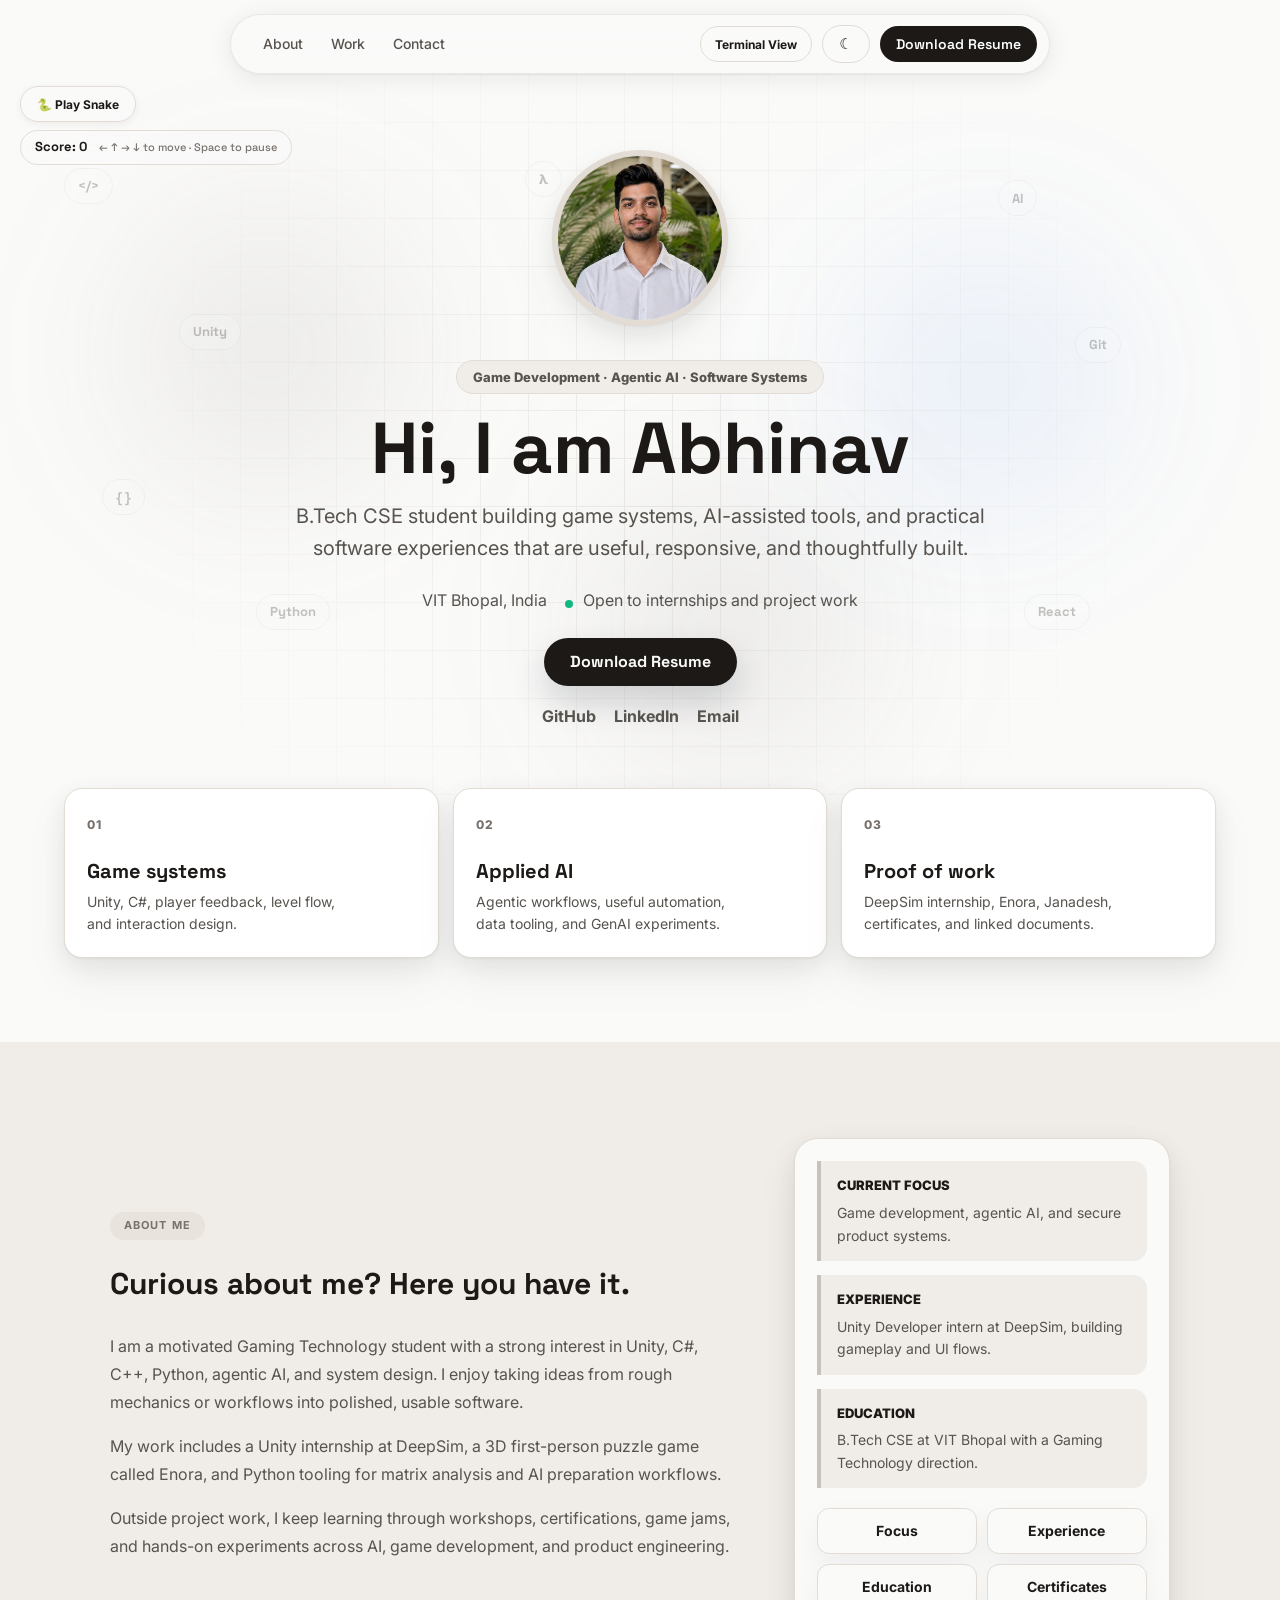
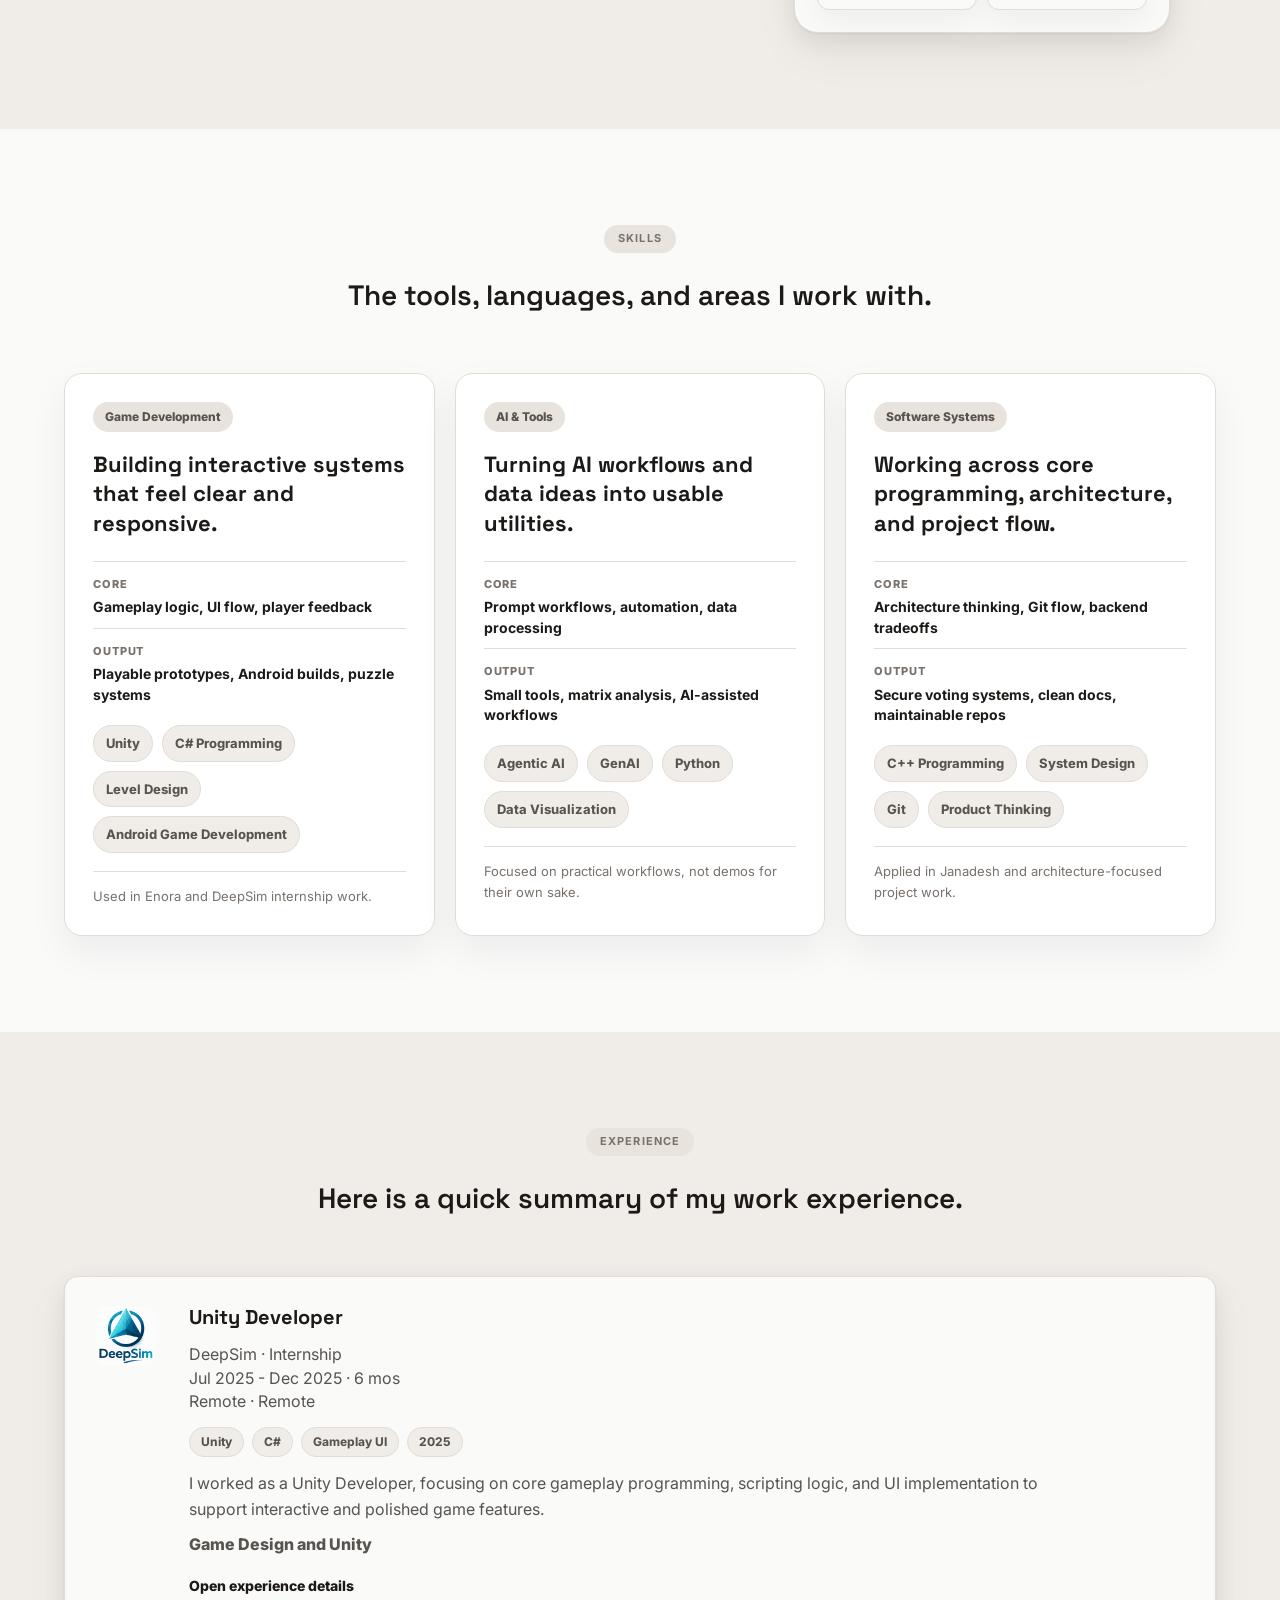
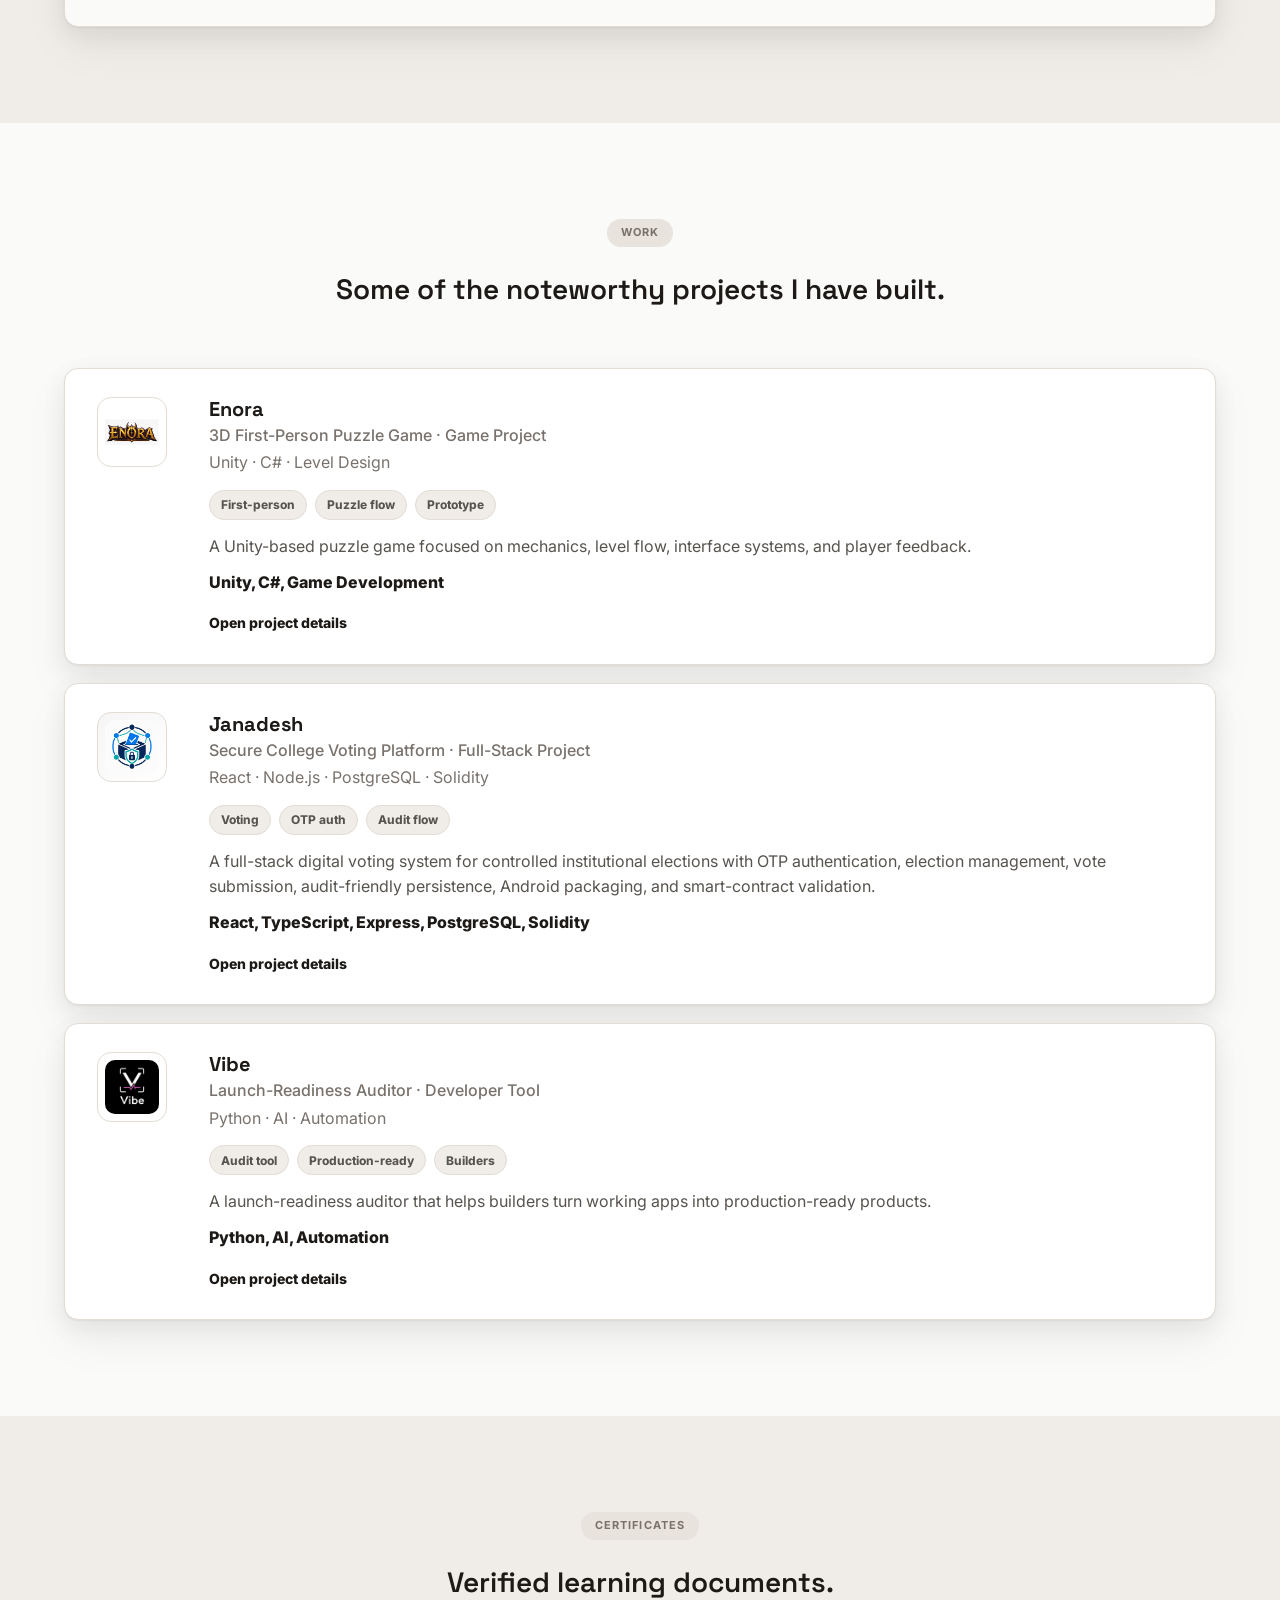
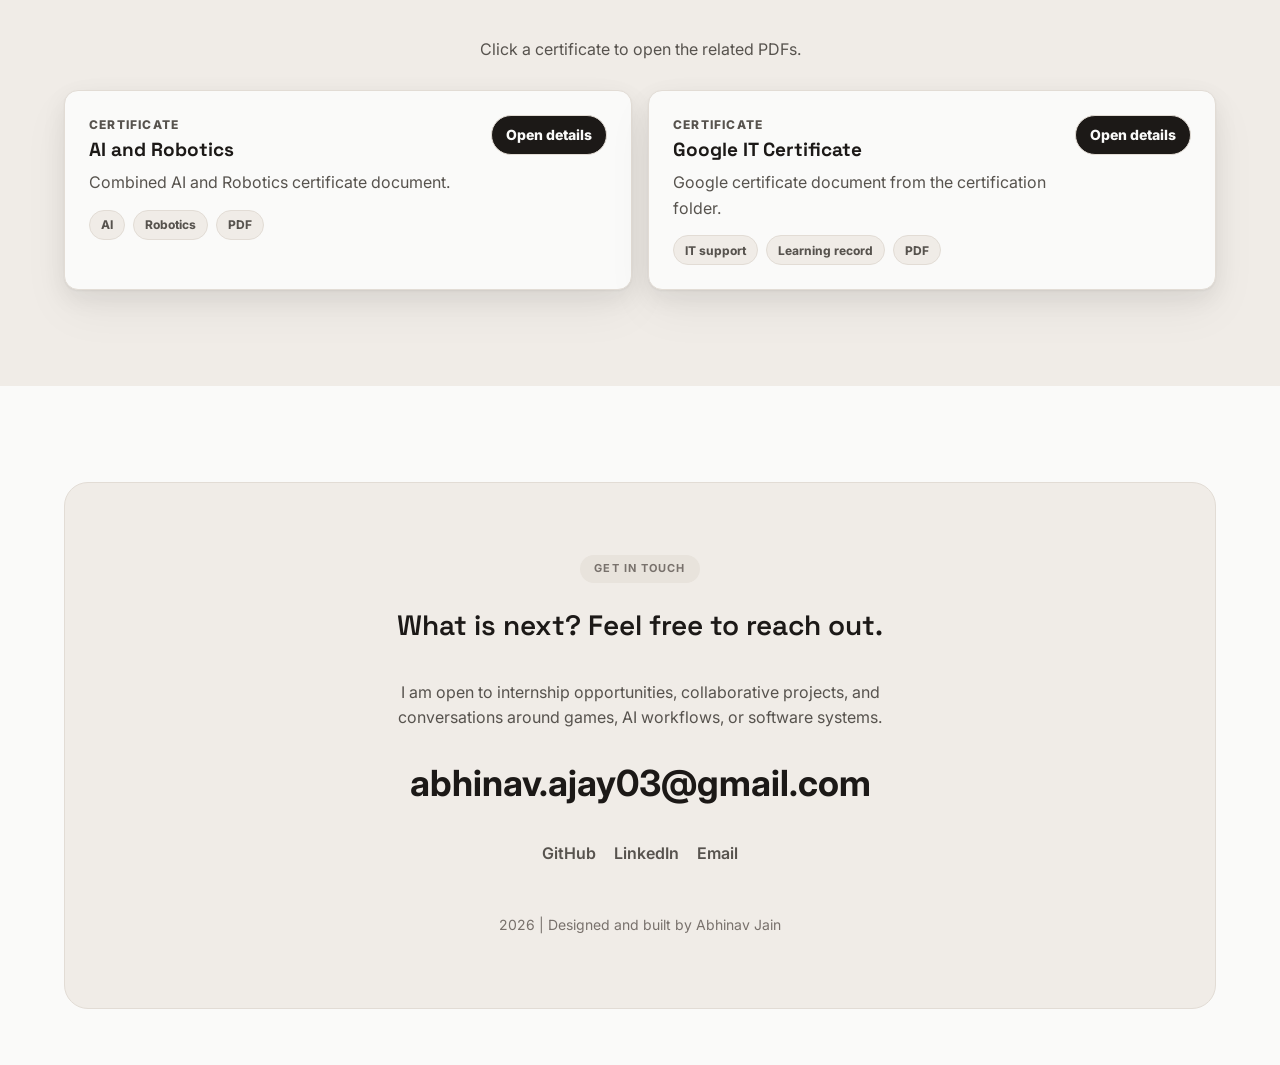
==== commit aad5d773: "Add favicon, OG social card, Snake game, navbar layout, image compression, and pre-publish fixes" ====
--- a/index.html
+++ b/index.html
@@ -5,6 +5,22 @@
     <meta name="viewport" content="width=device-width, initial-scale=1">
     <meta name="description" content="Portfolio of Abhinav Jain, a CSE student building games, AI tools, secure voting platforms, and practical software projects.">
     <title>Abhinav Jain | Creative Technologist</title>
+
+    <!-- Favicon -->
+    <link rel="icon" type="image/png" href="assets/favicon.png">
+
+    <!-- Open Graph — social sharing previews (LinkedIn, Discord, WhatsApp, iMessage) -->
+    <meta property="og:type" content="website">
+    <meta property="og:title" content="Abhinav Jain | Creative Technologist">
+    <meta property="og:description" content="B.Tech CSE student building game systems, AI-assisted tools, and practical software experiences.">
+    <meta property="og:image" content="https://abhinavjain.dev/assets/og-image.png">
+    <meta property="og:url" content="https://abhinavjain.dev/">
+
+    <!-- Twitter Card -->
+    <meta name="twitter:card" content="summary_large_image">
+    <meta name="twitter:title" content="Abhinav Jain | Creative Technologist">
+    <meta name="twitter:description" content="B.Tech CSE student building game systems, AI-assisted tools, and practical software experiences.">
+    <meta name="twitter:image" content="https://abhinavjain.dev/assets/og-image.png">
 
     <!-- Theme color for mobile browsers -->
     <meta name="theme-color" content="#fafaf9">
@@ -50,6 +66,7 @@
         <a href="#contact">Contact</a>
       </nav>
       <div class="nav-actions">
+        <button class="terminal-toggle" type="button" aria-pressed="false">Terminal View</button>
         <button class="theme-toggle" type="button" aria-label="Switch to dark theme" aria-pressed="false">
           <span class="theme-toggle-icon" aria-hidden="true">☾</span>
         </button>
@@ -63,8 +80,15 @@
         <div class="hero-blur hero-blur-one" aria-hidden="true"></div>
         <div class="hero-blur hero-blur-two" aria-hidden="true"></div>
         <div class="hero-blur hero-blur-three" aria-hidden="true"></div>
+        <canvas class="snake-canvas" id="snake-canvas" aria-hidden="true"></canvas>
+        <div class="snake-controls" id="snake-controls">
+          <button class="snake-toggle" id="snake-toggle" type="button" aria-pressed="false">🐍 Play Snake</button>
+          <div class="snake-score-hud" id="snake-score-hud" hidden>
+            <span id="snake-score">Score: 0</span>
+            <span class="snake-hint">← ↑ → ↓ to move · Space to pause</span>
+          </div>
+        </div>
         <div class="hero-copy">
-          <button class="terminal-toggle" type="button" aria-pressed="false">Terminal View</button>
           <div class="hero-view hero-view-normal">
             <img class="hero-avatar" src="assets/abhinav-profile.jpg" alt="Abhinav Jain">
             <p class="hero-kicker">Game Development · Agentic AI · Software Systems</p>
@@ -753,6 +777,277 @@
       } else if (typeof systemThemeQuery.addListener === "function") {
         systemThemeQuery.addListener(syncSystemTheme);
       }
+      /* ── Snake Game ── */
+      (function() {
+        const CELL = 20;
+        const SPEED = 110;
+
+        const toggle = document.getElementById('snake-toggle');
+        const canvas = document.getElementById('snake-canvas');
+        const scoreHud = document.getElementById('snake-score-hud');
+        const scoreEl = document.getElementById('snake-score');
+        const hero = document.querySelector('.hero');
+        const ctx = canvas.getContext('2d');
+
+        let enabled = false;
+        let paused = false;
+        let loopId = null;
+        let cols, rows;
+        let snake, food, dir, nextDir, score;
+
+        function isMobile() {
+          return window.innerWidth < 768;
+        }
+
+        function sizeCanvas() {
+          const heroRect = hero.getBoundingClientRect();
+          canvas.width = heroRect.width;
+          canvas.height = heroRect.height;
+          cols = Math.floor(canvas.width / CELL);
+          rows = Math.floor(canvas.height / CELL);
+
+          // Compute playable row bounds — stop grid at hero-actions bottom
+          const heroActions = hero.querySelector('.hero-actions');
+          if (heroActions) {
+            const actionsRect = heroActions.getBoundingClientRect();
+            const bottomPx = actionsRect.bottom - heroRect.top + 20; // 20px breathing room
+            maxRow = Math.min(rows, Math.floor(bottomPx / CELL));
+          } else {
+            maxRow = rows;
+          }
+          minRow = Math.floor(60 / CELL); // skip top ~60px (navbar overlap area)
+
+          // Compute center exclusion zone from hero-copy bounds
+          const heroCopy = hero.querySelector('.hero-copy');
+          if (heroCopy) {
+            const copyRect = heroCopy.getBoundingClientRect();
+            exclusion = {
+              x1: Math.floor((copyRect.left - heroRect.left) / CELL) - 1,
+              y1: Math.floor((copyRect.top - heroRect.top) / CELL) - 1,
+              x2: Math.ceil((copyRect.right - heroRect.left) / CELL) + 1,
+              y2: Math.ceil((copyRect.bottom - heroRect.top) / CELL) + 1
+            };
+          } else {
+            exclusion = null;
+          }
+        }
+
+        let maxRow, minRow;
+        let exclusion = null;
+
+        function isInExclusion(x, y) {
+          if (!exclusion) return false;
+          return x >= exclusion.x1 && x <= exclusion.x2 &&
+                 y >= exclusion.y1 && y <= exclusion.y2;
+        }
+
+        function resetState() {
+          // Spawn snake in a safe area outside the center exclusion
+          let startX = 3;
+          let startY = minRow + 2;
+          snake = [{ x: startX + 2, y: startY }, { x: startX + 1, y: startY }, { x: startX, y: startY }];
+          dir = { x: 1, y: 0 };
+          nextDir = { x: 1, y: 0 };
+          score = 0;
+          paused = false;
+          spawnFood();
+          updateScore();
+        }
+
+        function spawnFood() {
+          let pos;
+          let attempts = 0;
+          do {
+            pos = {
+              x: Math.floor(Math.random() * cols),
+              y: minRow + Math.floor(Math.random() * (maxRow - minRow))
+            };
+            attempts++;
+            // Safety valve — if we can't find a spot in 200 tries, accept it
+            if (attempts > 200) break;
+          } while (
+            snake.some(s => s.x === pos.x && s.y === pos.y) ||
+            isInExclusion(pos.x, pos.y)
+          );
+          food = pos;
+        }
+
+        function updateScore() {
+          scoreEl.textContent = 'Score: ' + score;
+        }
+
+        function getColors() {
+          const style = getComputedStyle(document.documentElement);
+          const text = style.getPropertyValue('--text').trim() || '#1c1917';
+          const border = style.getPropertyValue('--border').trim() || '#e2dcd5';
+          return { text, border };
+        }
+
+        function draw() {
+          ctx.clearRect(0, 0, canvas.width, canvas.height);
+          const { text, border } = getColors();
+
+          // Grid dots — only within playable bounds, skip exclusion zone
+          ctx.fillStyle = border;
+          for (let x = 0; x < cols; x++) {
+            for (let y = minRow; y < maxRow; y++) {
+              if (isInExclusion(x, y)) continue;
+              ctx.beginPath();
+              ctx.arc(x * CELL + CELL / 2, y * CELL + CELL / 2, 1, 0, Math.PI * 2);
+              ctx.fill();
+            }
+          }
+
+          // Snake body
+          snake.forEach((seg, i) => {
+            ctx.fillStyle = text;
+            ctx.globalAlpha = i === 0 ? 0.9 : 0.6 - (i / snake.length) * 0.3;
+            const sx = seg.x * CELL + 2;
+            const sy = seg.y * CELL + 2;
+            const sw = CELL - 4;
+            const sh = CELL - 4;
+            const sr = Math.min(sw, sh) / 2;
+            ctx.beginPath();
+            if (ctx.roundRect) {
+              ctx.roundRect(sx, sy, sw, sh, sr);
+            } else {
+              ctx.moveTo(sx + sr, sy);
+              ctx.arcTo(sx + sw, sy, sx + sw, sy + sh, sr);
+              ctx.arcTo(sx + sw, sy + sh, sx, sy + sh, sr);
+              ctx.arcTo(sx, sy + sh, sx, sy, sr);
+              ctx.arcTo(sx, sy, sx + sw, sy, sr);
+              ctx.closePath();
+            }
+            ctx.fill();
+          });
+          ctx.globalAlpha = 1;
+
+          // Food — bright and clearly visible
+          const fx = food.x * CELL + CELL / 2;
+          const fy = food.y * CELL + CELL / 2;
+          const fr = CELL / 2 - 2;
+          // Glow ring
+          ctx.fillStyle = 'rgba(224, 122, 95, 0.25)';
+          ctx.beginPath();
+          ctx.arc(fx, fy, fr + 5, 0, Math.PI * 2);
+          ctx.fill();
+          // Food body
+          ctx.fillStyle = '#e07a5f';
+          ctx.beginPath();
+          ctx.arc(fx, fy, fr, 0, Math.PI * 2);
+          ctx.fill();
+          // Shine dot
+          ctx.fillStyle = 'rgba(255, 255, 255, 0.6)';
+          ctx.beginPath();
+          ctx.arc(fx - 2, fy - 2, 2.5, 0, Math.PI * 2);
+          ctx.fill();
+        }
+
+        function tick() {
+          if (paused) return;
+
+          dir = nextDir;
+          const head = { x: snake[0].x + dir.x, y: snake[0].y + dir.y };
+
+          // Wall wrap within playable bounds
+          if (head.x < 0) head.x = cols - 1;
+          if (head.x >= cols) head.x = 0;
+          if (head.y < minRow) head.y = maxRow - 1;
+          if (head.y >= maxRow) head.y = minRow;
+
+          // Self collision → auto-reset
+          if (snake.some(s => s.x === head.x && s.y === head.y)) {
+            resetState();
+            draw();
+            return;
+          }
+
+          snake.unshift(head);
+
+          // Eat food
+          if (head.x === food.x && head.y === food.y) {
+            score++;
+            updateScore();
+            spawnFood();
+          } else {
+            snake.pop();
+          }
+
+          draw();
+        }
+
+        function enable() {
+          if (isMobile()) return;
+          enabled = true;
+          toggle.setAttribute('aria-pressed', 'true');
+          toggle.textContent = '🐍 Stop Snake';
+          sizeCanvas();
+          resetState();
+          canvas.style.opacity = '1';
+          scoreHud.hidden = false;
+          draw();
+          loopId = setInterval(tick, SPEED);
+        }
+
+        function disable() {
+          enabled = false;
+          toggle.setAttribute('aria-pressed', 'false');
+          toggle.textContent = '🐍 Play Snake';
+          clearInterval(loopId);
+          loopId = null;
+          ctx.clearRect(0, 0, canvas.width, canvas.height);
+          canvas.style.opacity = '0';
+          scoreHud.hidden = true;
+        }
+
+        toggle.addEventListener('click', () => {
+          if (isMobile()) return;
+          enabled ? disable() : enable();
+        });
+
+        document.addEventListener('keydown', (e) => {
+          if (!enabled) return;
+          const key = e.key;
+
+          if (key === ' ') {
+            e.preventDefault();
+            paused = !paused;
+            return;
+          }
+
+          const map = {
+            ArrowUp:    { x:  0, y: -1 },
+            ArrowDown:  { x:  0, y:  1 },
+            ArrowLeft:  { x: -1, y:  0 },
+            ArrowRight: { x:  1, y:  0 },
+            w: { x:  0, y: -1 },
+            s: { x:  0, y:  1 },
+            a: { x: -1, y:  0 },
+            d: { x:  1, y:  0 }
+          };
+
+          const nd = map[key];
+          if (!nd) return;
+          // Prevent reversing into self
+          if (nd.x === -dir.x && nd.y === -dir.y) return;
+          e.preventDefault();
+          nextDir = nd;
+        });
+
+        let resizeTimer;
+        window.addEventListener('resize', () => {
+          if (!enabled) return;
+          clearTimeout(resizeTimer);
+          resizeTimer = setTimeout(() => {
+            if (isMobile()) { disable(); return; }
+            sizeCanvas();
+            // Clamp snake positions to new grid
+            snake = snake.map(s => ({ x: Math.min(s.x, cols - 1), y: Math.min(s.y, rows - 1) }));
+            if (food.x >= cols || food.y >= rows) spawnFood();
+            draw();
+          }, 150);
+        });
+      })();
     </script>
   </body>
 </html>
--- a/styles.css
+++ b/styles.css
@@ -346,38 +346,34 @@
   position: relative;
   z-index: 2;
   display: grid;
-  grid-template-areas:
-    "toggle"
-    "stage";
+  grid-template-areas: "stage";
   max-width: 840px;
   justify-items: center;
 }
 
 .terminal-toggle {
-  grid-area: toggle;
   display: inline-flex;
-  min-height: 40px;
+  min-height: 36px;
   align-items: center;
   justify-content: center;
-  margin: 0 0 18px;
   border: 1px solid var(--border);
   border-radius: 999px;
-  background: color-mix(in srgb, var(--bg) 88%, transparent);
+  background: var(--bg);
   color: var(--text);
   cursor: pointer;
-  padding: 0 16px;
+  padding: 0 14px;
   font: inherit;
-  font-size: 13px;
-  font-weight: 800;
-  box-shadow: 0 14px 34px rgba(17, 24, 39, 0.06);
-  transition: background 180ms ease, color 180ms ease, transform 180ms ease, border-color 180ms ease;
+  font-size: 12px;
+  font-weight: 700;
+  white-space: nowrap;
+  box-shadow: none;
+  transition: background 180ms ease, color 180ms ease, border-color 180ms ease;
 }
 
 .terminal-toggle:hover,
 .terminal-toggle:focus-visible {
   border-color: var(--text);
   outline: 0;
-  transform: translateY(-1px);
 }
 
 .terminal-toggle[aria-pressed="true"] {
@@ -471,8 +467,8 @@
 }
 
 :root[data-theme="dark"] .terminal-toggle {
-  background: #101010;
-  box-shadow: none;
+  background: var(--card);
+  color: var(--text);
 }
 
 :root[data-theme="dark"] .terminal-toggle[aria-pressed="true"] {
@@ -1782,10 +1778,6 @@
 /* ── Hero — staggered entrance for each element ──
    Each element animates in sequence from top to bottom.
    `animation-fill-mode: both` keeps opacity:0 before delay fires. */
-.hero .terminal-toggle {
-  animation: heroFadeUp 0.55s cubic-bezier(0.16, 1, 0.3, 1) 0ms both;
-}
-
 .hero .hero-avatar {
   animation: heroFadeUp 0.65s cubic-bezier(0.16, 1, 0.3, 1) 80ms both;
 }
@@ -2130,7 +2122,6 @@
 
 /* ── Reduced motion guard — disable all new animations ── */
 @media (prefers-reduced-motion: reduce) {
-  .hero .terminal-toggle,
   .hero .hero-avatar,
   .hero .hero-kicker,
   .hero h1,
@@ -2167,3 +2158,105 @@
   background: rgba(250, 250, 249, 0.18);
   color: inherit;
 }
+
+/* ── Snake Game ── */
+
+.snake-canvas {
+  position: absolute;
+  inset: 0;
+  z-index: 1;
+  width: 100%;
+  height: 100%;
+  opacity: 0;
+  pointer-events: none;
+  transition: opacity 300ms ease;
+}
+
+.snake-controls {
+  position: absolute;
+  top: 12px;
+  left: 20px;
+  z-index: 3;
+  display: flex;
+  flex-direction: column;
+  align-items: flex-start;
+  gap: 8px;
+}
+
+.snake-toggle {
+  display: inline-flex;
+  min-height: 36px;
+  align-items: center;
+  justify-content: center;
+  border: 1px solid var(--border);
+  border-radius: 999px;
+  background: rgba(250, 250, 249, 0.85);
+  color: var(--text);
+  cursor: pointer;
+  padding: 0 16px;
+  font: inherit;
+  font-size: 12px;
+  font-weight: 700;
+  white-space: nowrap;
+  box-shadow: 0 2px 8px rgba(28, 25, 23, 0.06);
+  backdrop-filter: blur(12px);
+  transition: background 180ms ease, color 180ms ease, border-color 180ms ease;
+}
+
+.snake-toggle:hover,
+.snake-toggle:focus-visible {
+  border-color: var(--text);
+  outline: 0;
+}
+
+.snake-toggle[aria-pressed="true"] {
+  background: var(--text);
+  color: var(--bg);
+  box-shadow: 0 2px 12px rgba(28, 25, 23, 0.12);
+}
+
+:root[data-theme="dark"] .snake-toggle {
+  background: rgba(13, 13, 13, 0.82);
+  color: var(--text);
+  border-color: rgba(255, 255, 255, 0.1);
+  box-shadow: none;
+}
+
+:root[data-theme="dark"] .snake-toggle[aria-pressed="true"] {
+  background: #f9fafb;
+  color: #050505;
+}
+
+.snake-score-hud {
+  display: flex;
+  align-items: center;
+  gap: 12px;
+  padding: 6px 14px;
+  border-radius: 999px;
+  background: rgba(250, 250, 249, 0.85);
+  border: 1px solid var(--border);
+  backdrop-filter: blur(12px);
+  font-size: 13px;
+  font-weight: 700;
+  font-family: "Space Grotesk", Inter, ui-sans-serif, system-ui, sans-serif;
+  color: var(--text);
+}
+
+:root[data-theme="dark"] .snake-score-hud {
+  background: rgba(13, 13, 13, 0.82);
+  border-color: rgba(255, 255, 255, 0.1);
+}
+
+.snake-hint {
+  color: var(--soft);
+  font-size: 11px;
+  font-weight: 500;
+}
+
+/* Hide snake on mobile */
+@media (max-width: 767px) {
+  .snake-controls,
+  .snake-canvas {
+    display: none !important;
+  }
+}
